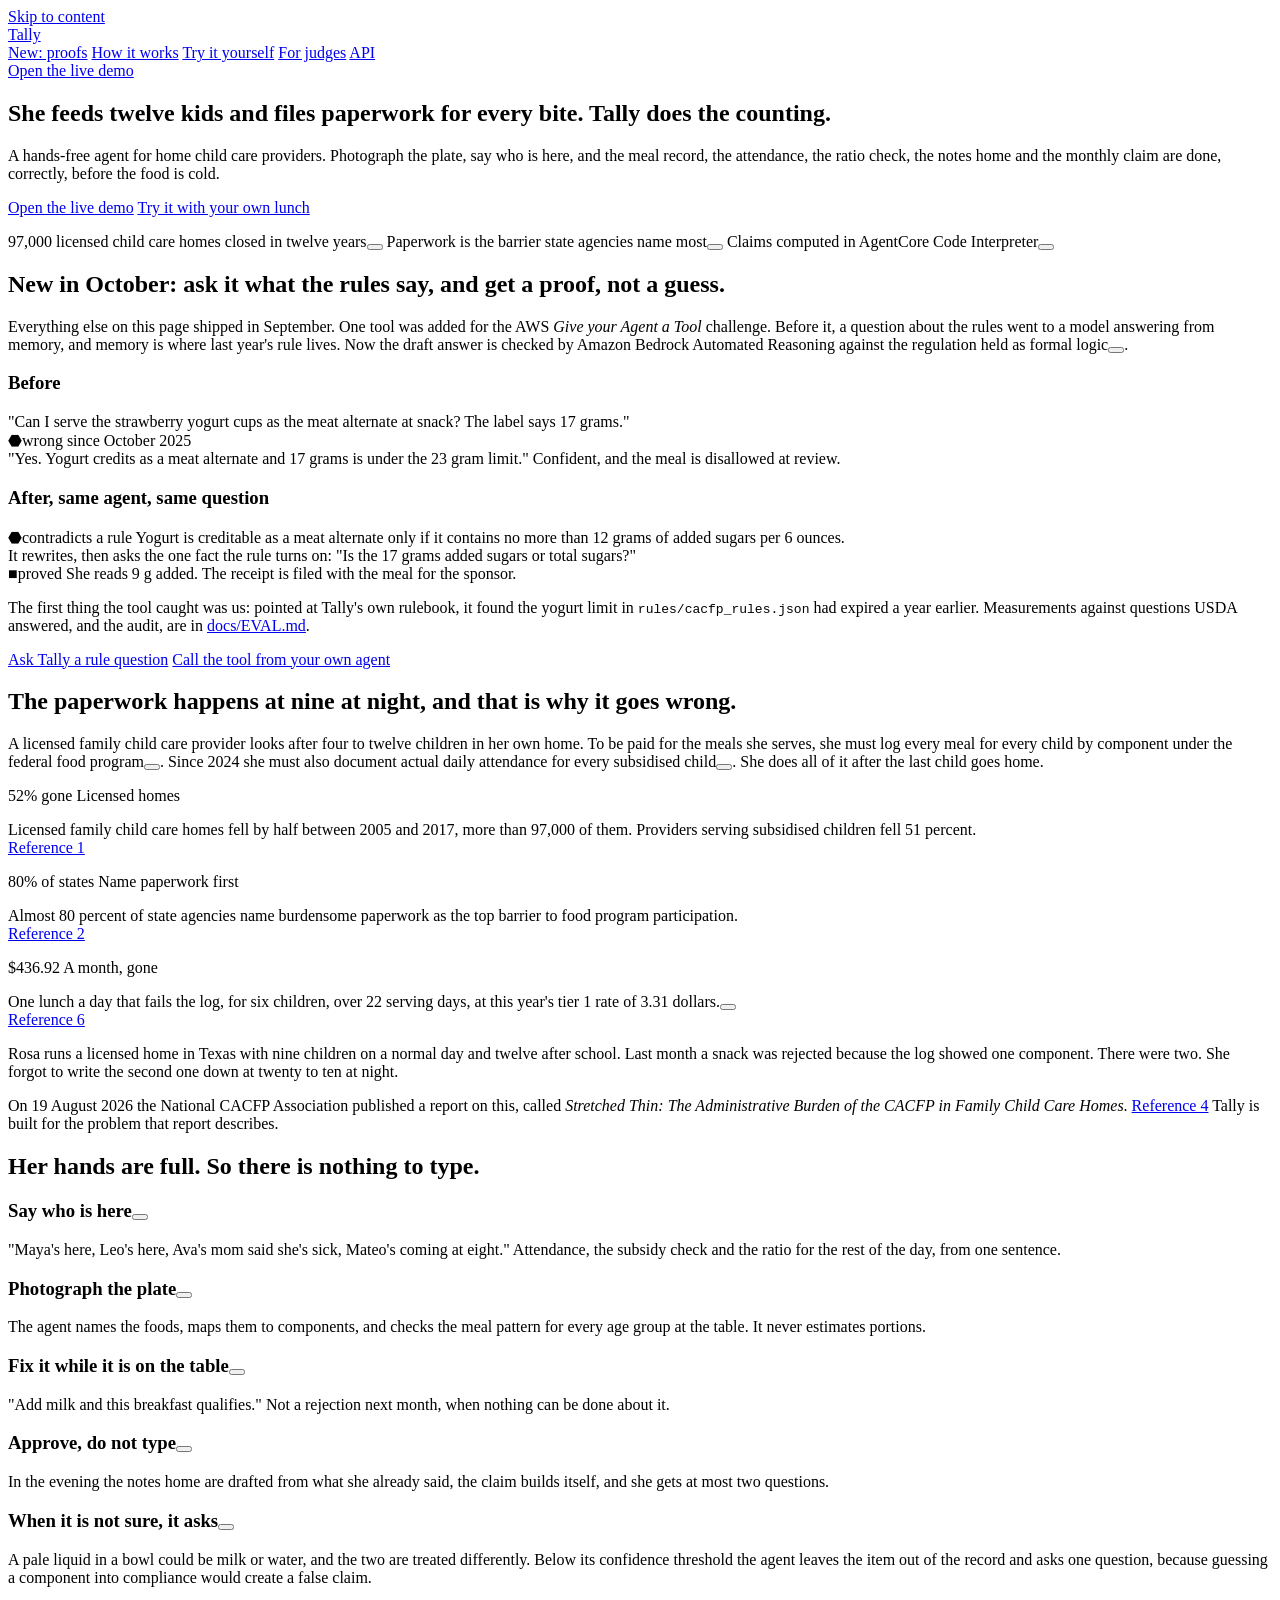
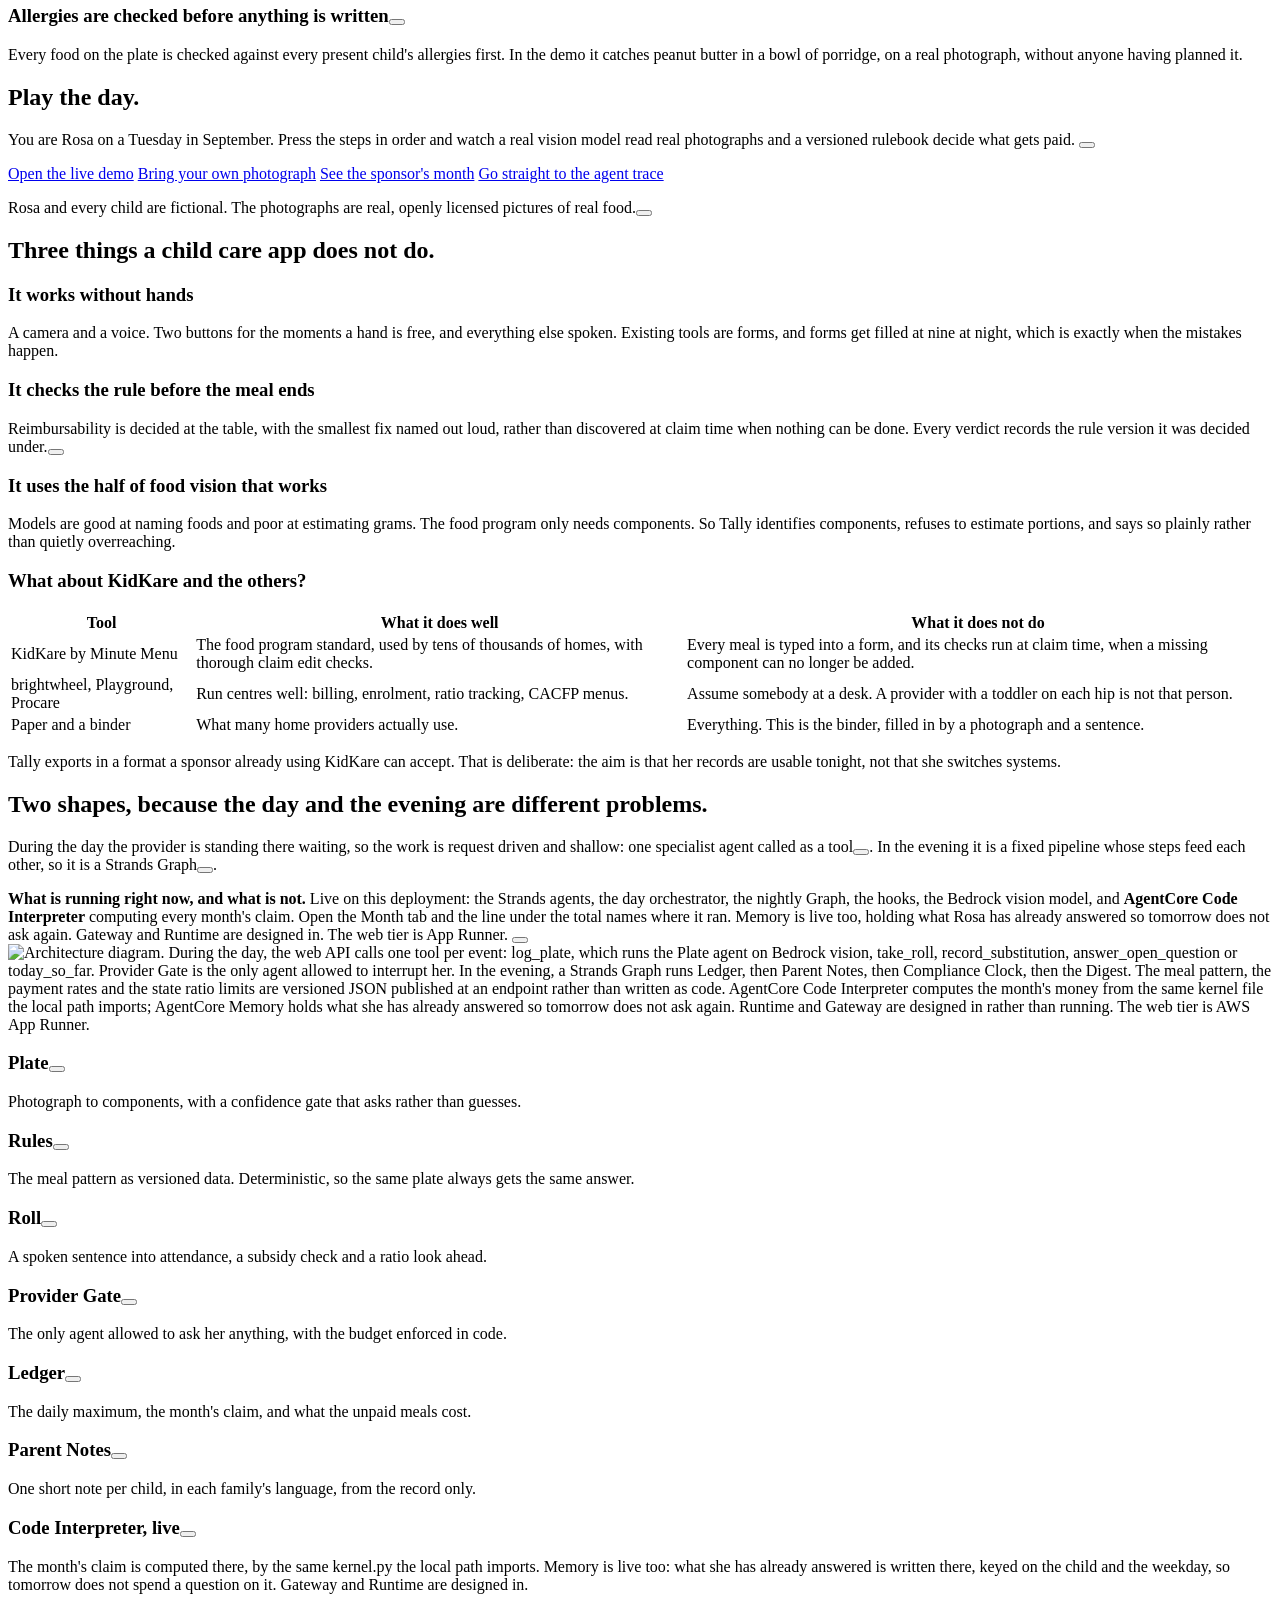
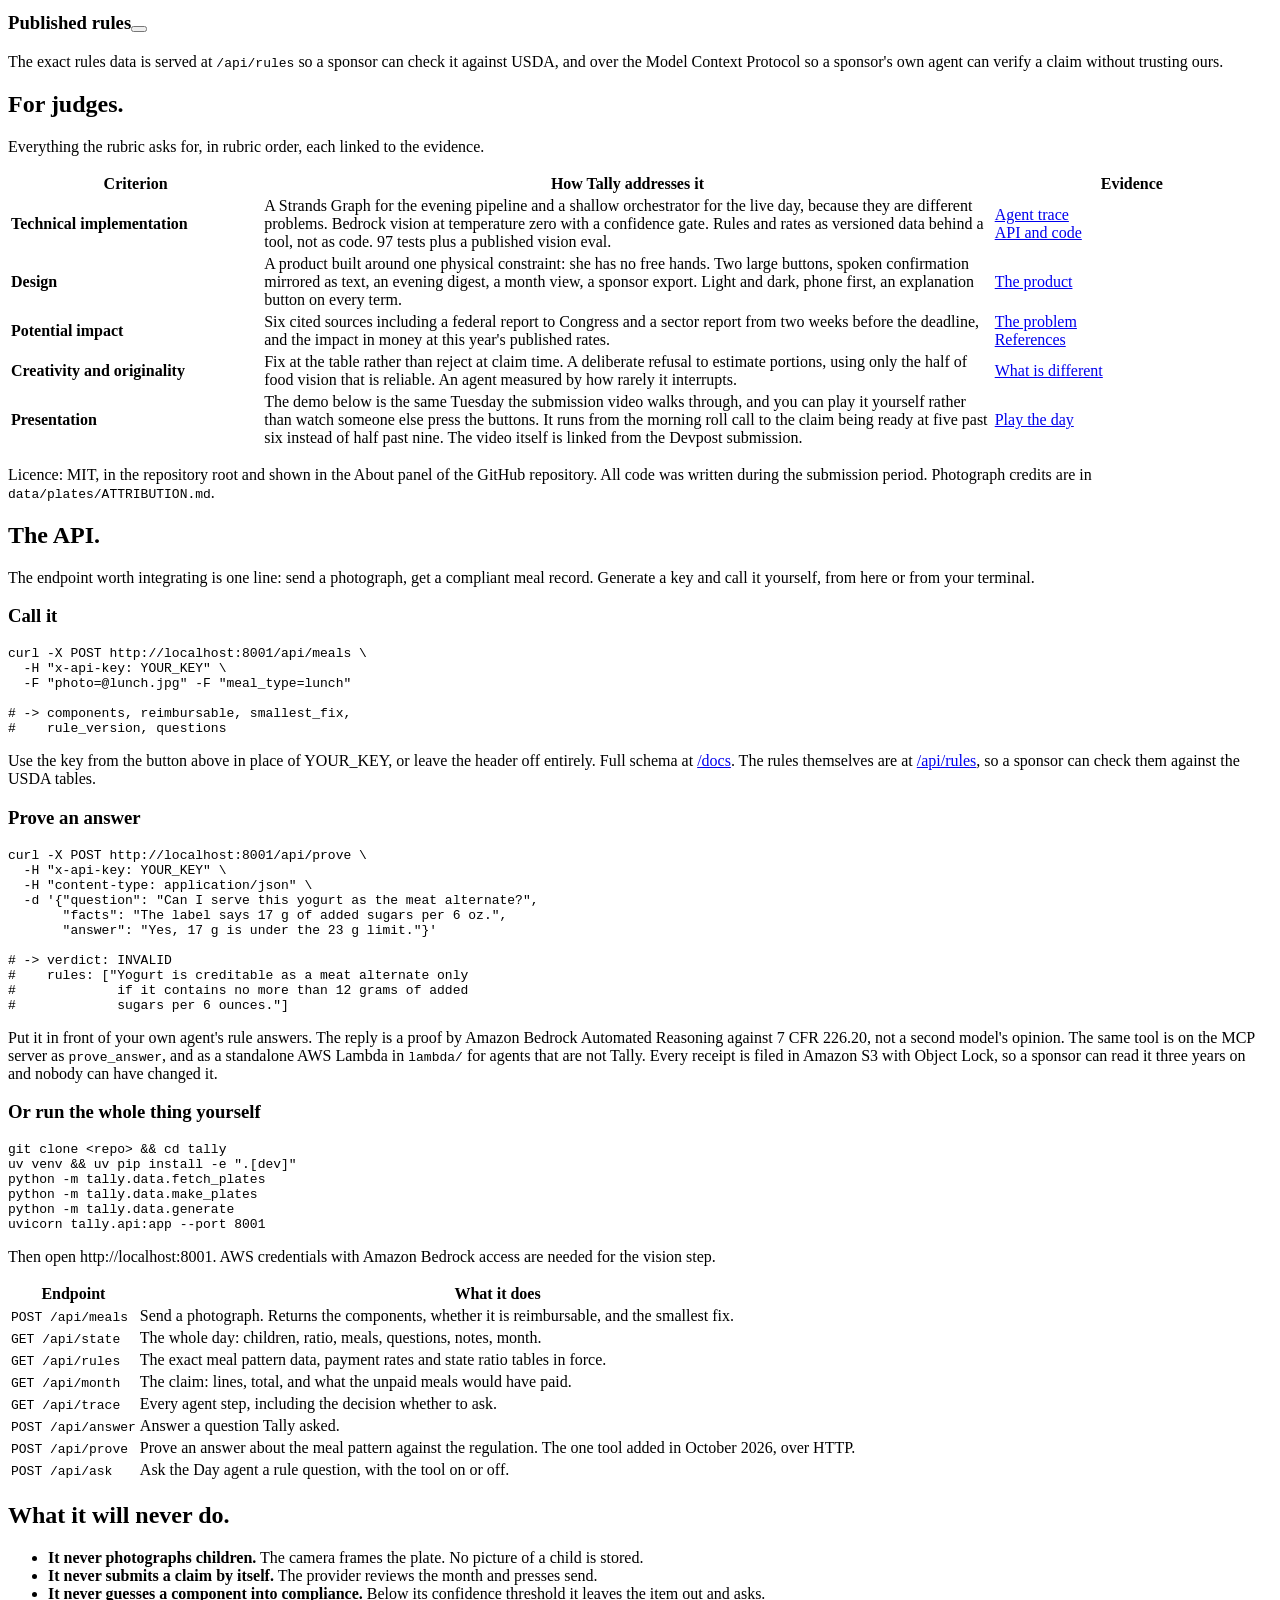
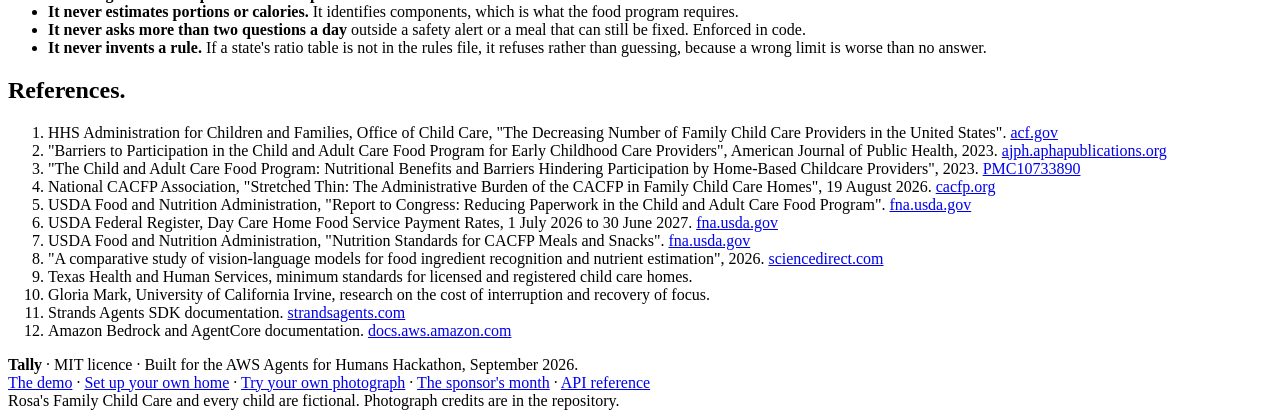
==== web/index.html @ 066b45ea "Point at the new repository, and at the untouched September one as the before Co-Authored-By: Claude" ====
<!doctype html>
<html lang="en">
<head>
<meta charset="utf-8">
<meta name="viewport" content="width=device-width, initial-scale=1">
<title>Tally: she feeds twelve kids and files paperwork for every bite</title>
<meta name="description" content="A hands-free agent for home child care providers. Photograph the plate, say who is here, and the meal record, the attendance, the ratio check, the parent notes and the monthly claim are done before the food is cold.">
<!-- Link preview. A shared URL with no card is the first impression wasted. -->
<meta property="og:type" content="website">
<meta property="og:site_name" content="Tally">
<meta property="og:title" content="Tally: she feeds twelve kids and files paperwork for every bite">
<meta property="og:description" content="A hands-free agent for home child care providers. Photograph the plate, say who is here, and the meal record, the attendance, the ratio check, the parent notes and the monthly claim are done before the food is cold.">
<meta property="og:url" content="https://dtvxrkiam6.us-east-1.awsapprunner.com/">
<meta property="og:image" content="https://dtvxrkiam6.us-east-1.awsapprunner.com/social.png">
<meta property="og:image:width" content="1200">
<meta property="og:image:height" content="630">
<meta property="og:image:alt" content="Tally, built with the Strands Agents SDK on Amazon Bedrock">
<meta name="twitter:card" content="summary_large_image">
<meta name="twitter:title" content="Tally: she feeds twelve kids and files paperwork for every bite">
<meta name="twitter:description" content="A hands-free agent for home child care providers. Photograph the plate, say who is here, and the meal record, the attendance, the ratio check, the parent notes and the monthly claim are done before the food is cold.">
<meta name="twitter:image" content="https://dtvxrkiam6.us-east-1.awsapprunner.com/social.png">

<script>
  (function () {
    try {
      var m = localStorage.getItem("tally-theme");
      document.documentElement.setAttribute("data-theme", m && m !== "system" ? m : "light");
    } catch (e) {}
  })();
</script>
<link rel="preload" href="fonts/inter.woff2" as="font" type="font/woff2" crossorigin>
<link rel="stylesheet" href="fonts.css">
<link rel="stylesheet" href="styles.css">
<link rel="icon" href="data:image/svg+xml,<svg xmlns='http://www.w3.org/2000/svg' viewBox='0 0 32 32'><rect width='32' height='32' rx='7' fill='%230F6E56'/></svg>">
</head>
<body>
<a class="skip" href="#main">Skip to content</a>

<header class="site">
  <div class="bar">
    <a class="brand" href="index.html"><span class="mark" aria-hidden="true"></span> Tally</a>
    <nav aria-label="Main">
      <a href="#proof">New: proofs</a>
      <a href="#how">How it works</a>
      <a href="try.html">Try it yourself</a>
      <a href="#judges">For judges</a>
      <a href="#api">API</a>
    </nav>
    <div class="header-actions">
      <div class="theme-toggle"></div>
      <a class="btn primary" href="app.html">Open the live demo</a>
    </div>
  </div>
</header>

<main id="main">

<section class="hero">
  <div class="wrap">
    <h1>She feeds twelve kids and files paperwork for every bite. Tally does the counting.</h1>
    <p class="lede">
      A hands-free agent for home child care providers. Photograph the plate, say who is here, and
      the meal record, the attendance, the ratio check, the notes home and the monthly claim are
      done, correctly, before the food is cold.
    </p>
    <div class="btn-row">
      <a class="btn primary" href="app.html">Open the live demo</a>
      <a class="btn" href="try.html">Try it with your own lunch</a>
    </div>
    <p class="credibility">
      <span>97,000 licensed child care homes closed in twelve years<button class="info" data-tip="fcc" data-label="family child care"></button></span>
      <span>Paperwork is the barrier state agencies name most<button class="info" data-tip="cacfp" data-label="the food program"></button></span>
      <span>Claims computed in AgentCore Code Interpreter<button class="info" data-tip="where_it_runs" data-label="where it runs"></button></span>
    </p>
  </div>
</section>

<section class="band" id="proof">
  <div class="wrap stack">
    <h2>New in October: ask it what the rules say, and get a proof, not a guess.</h2>
    <p class="section-lede">
      Everything else on this page shipped in September. One tool was added for the AWS
      <em>Give your Agent a Tool</em> challenge. Before it, a question about the rules went to a model
      answering from memory, and memory is where last year's rule lives. Now the draft answer is
      checked by Amazon Bedrock Automated Reasoning against the regulation held as formal logic<button class="info" data-tip="prove_answer" data-label="proved answers"></button>.
    </p>

    <div class="grid cols-2">
      <div class="card">
        <h3>Before</h3>
        <p class="quote" style="margin:0 0 var(--s3)">"Can I serve the strawberry yogurt cups as the meat alternate at snack? The label says 17 grams."</p>
        <p style="margin:0"><span class="badge critical"><span class="shape" aria-hidden="true">&#x2B23;</span><span>wrong since October 2025</span></span></p>
        <p class="muted" style="margin:var(--s2) 0 0">"Yes. Yogurt credits as a meat alternate and 17 grams is under the 23 gram limit." Confident, and the meal is disallowed at review.</p>
      </div>
      <div class="card">
        <h3>After, same agent, same question</h3>
        <p style="margin:0 0 var(--s2)"><span class="badge critical"><span class="shape" aria-hidden="true">&#x2B23;</span><span>contradicts a rule</span></span>
          <span class="small muted"> Yogurt is creditable as a meat alternate only if it contains no more than 12 grams of added sugars per 6 ounces.</span></p>
        <p style="margin:0 0 var(--s2)">It rewrites, then asks the one fact the rule turns on: "Is the 17 grams added sugars or total sugars?"</p>
        <p style="margin:0"><span class="badge covered"><span class="shape" aria-hidden="true">&#x25A0;</span><span>proved</span></span>
          <span class="small muted"> She reads 9 g added. The receipt is filed with the meal for the sponsor.</span></p>
      </div>
    </div>

    <p>
      The first thing the tool caught was us: pointed at Tally's own rulebook, it found the yogurt
      limit in <code>rules/cacfp_rules.json</code> had expired a year earlier. Measurements against
      questions USDA answered, and the audit, are in
      <a href="https://github.com/usv240/tally-prove/blob/main/docs/EVAL.md">docs/EVAL.md</a>.
    </p>
    <div class="btn-row">
      <a class="btn primary" href="app.html#ask">Ask Tally a rule question</a>
      <a class="btn" href="#api">Call the tool from your own agent</a>
    </div>
  </div>
</section>

<section class="band" id="problem">
  <div class="wrap stack">
    <h2>The paperwork happens at nine at night, and that is why it goes wrong.</h2>
    <p class="section-lede">
      A licensed family child care provider looks after four to twelve children in her own home. To
      be paid for the meals she serves, she must log every meal for every child by component under
      the federal food program<button class="info" data-tip="cacfp" data-label="CACFP"></button>.
      Since 2024 she must also document actual daily attendance for every subsidised child<button class="info" data-tip="subsidy_authorization" data-label="subsidy authorisation"></button>.
      She does all of it after the last child goes home.
    </p>

    <div class="grid cols-3">
      <div class="card">
        <span class="stat">52% gone</span>
        <span class="stat-label">Licensed homes</span>
        <p class="muted small">Licensed family child care homes fell by half between 2005 and 2017,
        more than 97,000 of them. Providers serving subsidised children fell 51 percent.<br><a href="#refs">Reference 1</a></p>
      </div>
      <div class="card">
        <span class="stat">80% of states</span>
        <span class="stat-label">Name paperwork first</span>
        <p class="muted small">Almost 80 percent of state agencies name burdensome paperwork as the
        top barrier to food program participation.<br><a href="#refs">Reference 2</a></p>
      </div>
      <div class="card">
        <span class="stat">$436.92</span>
        <span class="stat-label">A month, gone</span>
        <p class="muted small">One lunch a day that fails the log, for six children, over 22 serving
        days, at this year's tier 1 rate of 3.31 dollars.<button class="info" data-tip="lost_amount" data-label="the lost amount"></button><br><a href="#refs">Reference 6</a></p>
      </div>
    </div>

    <p class="quote">
      Rosa runs a licensed home in Texas with nine children on a normal day and twelve after school.
      Last month a snack was rejected because the log showed one component. There were two. She
      forgot to write the second one down at twenty to ten at night.
    </p>

    <p>
      On 19 August 2026 the National CACFP Association published a report on this, called
      <em>Stretched Thin: The Administrative Burden of the CACFP in Family Child Care Homes</em>.
      <a href="#refs">Reference 4</a> Tally is built for the problem that report describes.
    </p>
  </div>
</section>

<section class="band" id="how">
  <div class="wrap stack">
    <h2>Her hands are full. So there is nothing to type.</h2>

    <div class="steps">
      <div class="step">
        <h3>Say who is here<button class="info" data-tip="agent_roll" data-label="the Roll agent"></button></h3>
        <p>"Maya's here, Leo's here, Ava's mom said she's sick, Mateo's coming at eight."
        Attendance, the subsidy check and the ratio for the rest of the day, from one sentence.</p>
      </div>
      <div class="step">
        <h3>Photograph the plate<button class="info" data-tip="agent_plate" data-label="the Plate agent"></button></h3>
        <p>The agent names the foods, maps them to components, and checks the meal pattern for every
        age group at the table. It never estimates portions.</p>
      </div>
      <div class="step">
        <h3>Fix it while it is on the table<button class="info" data-tip="smallest_fix" data-label="the smallest fix"></button></h3>
        <p>"Add milk and this breakfast qualifies." Not a rejection next month, when nothing can be
        done about it.</p>
      </div>
      <div class="step">
        <h3>Approve, do not type<button class="info" data-tip="question_budget" data-label="the question budget"></button></h3>
        <p>In the evening the notes home are drafted from what she already said, the claim builds
        itself, and she gets at most two questions.</p>
      </div>
    </div>

    <div class="grid cols-2">
      <div class="card">
        <h3>When it is not sure, it asks<button class="info" data-tip="confidence" data-label="confidence"></button></h3>
        <p class="muted">A pale liquid in a bowl could be milk or water, and the two are treated
        differently. Below its confidence threshold the agent leaves the item out of the record and
        asks one question, because guessing a component into compliance would create a false claim.</p>
      </div>
      <div class="card">
        <h3>Allergies are checked before anything is written<button class="info" data-tip="allergy_check" data-label="the allergy check"></button></h3>
        <p class="muted">Every food on the plate is checked against every present child's allergies
        first. In the demo it catches peanut butter in a bowl of porridge, on a real photograph,
        without anyone having planned it.</p>
      </div>
    </div>
  </div>
</section>

<section class="band" id="demo">
  <div class="wrap stack">
    <h2>Play the day.</h2>
    <p class="section-lede">
      You are Rosa on a Tuesday in September. Press the steps in order and watch a real vision model
      read real photographs and a versioned rulebook decide what gets paid.
      <button class="info" data-tip="judge_mode" data-label="judge mode"></button>
    </p>
    <div class="btn-row">
      <a class="btn primary" href="app.html">Open the live demo</a>
      <a class="btn" href="try.html">Bring your own photograph</a>
      <a class="btn" href="sponsor.html">See the sponsor's month</a>
      <a class="btn" href="app.html#trace">Go straight to the agent trace</a>
    </div>
    <p class="small muted">
      Rosa and every child are fictional. The photographs are real, openly licensed pictures of real
      food.<button class="info" data-tip="real_photos" data-label="the photographs"></button>
    </p>
  </div>
</section>

<section class="band" id="different">
  <div class="wrap stack">
    <h2>Three things a child care app does not do.</h2>

    <div class="grid cols-3">
      <div class="card">
        <h3>It works without hands</h3>
        <p class="muted">A camera and a voice. Two buttons for the moments a hand is free, and
        everything else spoken. Existing tools are forms, and forms get filled at nine at night,
        which is exactly when the mistakes happen.</p>
      </div>
      <div class="card">
        <h3>It checks the rule before the meal ends</h3>
        <p class="muted">Reimbursability is decided at the table, with the smallest fix named out
        loud, rather than discovered at claim time when nothing can be done. Every verdict records
        the rule version it was decided under.<button class="info" data-tip="rule_version" data-label="the rule version"></button></p>
      </div>
      <div class="card">
        <h3>It uses the half of food vision that works</h3>
        <p class="muted">Models are good at naming foods and poor at estimating grams. The food
        program only needs components. So Tally identifies components, refuses to estimate portions,
        and says so plainly rather than quietly overreaching.</p>
      </div>
    </div>

    <h3>What about KidKare and the others?</h3>
    <div class="scroll-x">
      <table class="plain">
        <thead><tr><th>Tool</th><th>What it does well</th><th>What it does not do</th></tr></thead>
        <tbody>
          <tr>
            <td>KidKare by Minute Menu</td>
            <td>The food program standard, used by tens of thousands of homes, with thorough claim edit checks.</td>
            <td>Every meal is typed into a form, and its checks run at claim time, when a missing component can no longer be added.</td>
          </tr>
          <tr>
            <td>brightwheel, Playground, Procare</td>
            <td>Run centres well: billing, enrolment, ratio tracking, CACFP menus.</td>
            <td>Assume somebody at a desk. A provider with a toddler on each hip is not that person.</td>
          </tr>
          <tr>
            <td>Paper and a binder</td>
            <td>What many home providers actually use.</td>
            <td>Everything. This is the binder, filled in by a photograph and a sentence.</td>
          </tr>
        </tbody>
      </table>
    </div>
    <p class="small muted">Tally exports in a format a sponsor already using KidKare can accept.
    That is deliberate: the aim is that her records are usable tonight, not that she switches
    systems.</p>
  </div>
</section>

<section class="band" id="built">
  <div class="wrap stack">
    <h2>Two shapes, because the day and the evening are different problems.</h2>
    <p class="section-lede">
      During the day the provider is standing there waiting, so the work is request driven and
      shallow: one specialist agent called as a tool<button class="info" data-tip="day_orchestrator" data-label="the day orchestrator"></button>.
      In the evening it is a fixed pipeline whose steps feed each other, so it is a Strands
      Graph<button class="info" data-tip="nightly_graph" data-label="the nightly Graph"></button>.
    </p>

    <div class="notice">
      <strong>What is running right now, and what is not.</strong>
      Live on this deployment: the Strands agents, the day orchestrator, the nightly Graph, the
      hooks, the Bedrock vision model, and <strong>AgentCore Code Interpreter</strong> computing
      every month's claim. Open the Month tab and the line under the total names where it ran.
      Memory is live too, holding what Rosa has already answered so tomorrow does not ask again. Gateway and Runtime are designed in. The web tier is App Runner.
      <button class="info" data-tip="where_it_runs" data-label="where it runs"></button>
    </div>

    <div class="card">
      <img src="architecture.svg" data-dark-src="architecture-dark.svg" alt="Architecture diagram. During the day, the web API calls one tool per event: log_plate, which runs the Plate agent on Bedrock vision, take_roll, record_substitution, answer_open_question or today_so_far. Provider Gate is the only agent allowed to interrupt her. In the evening, a Strands Graph runs Ledger, then Parent Notes, then Compliance Clock, then the Digest. The meal pattern, the payment rates and the state ratio limits are versioned JSON published at an endpoint rather than written as code. AgentCore Code Interpreter computes the month's money from the same kernel file the local path imports; AgentCore Memory holds what she has already answered so tomorrow does not ask again. Runtime and Gateway are designed in rather than running. The web tier is AWS App Runner." style="width:100%;height:auto">
    </div>

    <div class="grid cols-4">
      <div class="card"><h3>Plate<button class="info" data-tip="agent_plate" data-label="Plate"></button></h3><p class="muted small">Photograph to components, with a confidence gate that asks rather than guesses.</p></div>
      <div class="card"><h3>Rules<button class="info" data-tip="agent_rules" data-label="Rules"></button></h3><p class="muted small">The meal pattern as versioned data. Deterministic, so the same plate always gets the same answer.</p></div>
      <div class="card"><h3>Roll<button class="info" data-tip="agent_roll" data-label="Roll"></button></h3><p class="muted small">A spoken sentence into attendance, a subsidy check and a ratio look ahead.</p></div>
      <div class="card"><h3>Provider Gate<button class="info" data-tip="agent_gate" data-label="Provider Gate"></button></h3><p class="muted small">The only agent allowed to ask her anything, with the budget enforced in code.</p></div>
      <div class="card"><h3>Ledger<button class="info" data-tip="agent_ledger" data-label="Ledger"></button></h3><p class="muted small">The daily maximum, the month's claim, and what the unpaid meals cost.</p></div>
      <div class="card"><h3>Parent Notes<button class="info" data-tip="agent_notes" data-label="Parent Notes"></button></h3><p class="muted small">One short note per child, in each family's language, from the record only.</p></div>
      <div class="card"><h3>Code Interpreter, live<button class="info" data-tip="where_it_runs" data-label="where it runs"></button></h3><p class="muted small">The month's claim is computed there, by the same kernel.py the local path imports. Memory is live too: what she has already answered is written there, keyed on the child and the weekday, so tomorrow does not spend a question on it. Gateway and Runtime are designed in.</p></div>
      <div class="card"><h3>Published rules<button class="info" data-tip="agentcore_gateway" data-label="the Gateway"></button></h3><p class="muted small">The exact rules data is served at <code>/api/rules</code> so a sponsor can check it against USDA, and over the Model Context Protocol so a sponsor's own agent can verify a claim without trusting ours.</p></div>
    </div>
  </div>
</section>

<section class="band" id="judges">
  <div class="wrap stack">
    <h2>For judges.</h2>
    <p class="section-lede">Everything the rubric asks for, in rubric order, each linked to the evidence.</p>
    <div class="scroll-x">
      <table class="plain">
        <thead><tr><th style="width:20%">Criterion</th><th>How Tally addresses it</th><th style="width:22%">Evidence</th></tr></thead>
        <tbody>
          <tr>
            <td><strong>Technical implementation</strong></td>
            <td>A Strands Graph for the evening pipeline and a shallow orchestrator for the live day,
            because they are different problems. Bedrock vision at temperature zero with a confidence
            gate. Rules and rates as versioned data behind a tool, not as code. 97 tests plus a
            published vision eval.</td>
            <td><a href="app.html#trace">Agent trace</a><br><a href="#api">API and code</a></td>
          </tr>
          <tr>
            <td><strong>Design</strong></td>
            <td>A product built around one physical constraint: she has no free hands. Two large
            buttons, spoken confirmation mirrored as text, an evening digest, a month view, a
            sponsor export. Light and dark, phone first, an explanation button on every term.</td>
            <td><a href="app.html">The product</a></td>
          </tr>
          <tr>
            <td><strong>Potential impact</strong></td>
            <td>Six cited sources including a federal report to Congress and a sector report from two
            weeks before the deadline, and the impact in money at this year's published rates.</td>
            <td><a href="#problem">The problem</a><br><a href="#refs">References</a></td>
          </tr>
          <tr>
            <td><strong>Creativity and originality</strong></td>
            <td>Fix at the table rather than reject at claim time. A deliberate refusal to estimate
            portions, using only the half of food vision that is reliable. An agent measured by how
            rarely it interrupts.</td>
            <td><a href="#different">What is different</a></td>
          </tr>
          <tr>
            <td><strong>Presentation</strong></td>
            <td>The demo below is the same Tuesday the submission video walks through, and you can
            play it yourself rather than watch someone else press the buttons. It runs from the
            morning roll call to the claim being ready at five past six instead of half past nine.
            The video itself is linked from the Devpost submission.</td>
            <td><a href="#demo">Play the day</a></td>
          </tr>
        </tbody>
      </table>
    </div>
    <p class="small muted">
      Licence: MIT, in the repository root and shown in the About panel of the GitHub repository. All code was written
      during the submission period. Photograph credits are in <code>data/plates/ATTRIBUTION.md</code>.
    </p>
  </div>
</section>

<section class="band" id="api">
  <div class="wrap stack">
    <h2>The API.</h2>
    <p class="section-lede">The endpoint worth integrating is one line: send a photograph, get a compliant meal record. Generate a key and call it yourself, from here or from your terminal.</p>

    <div id="api-try"></div>

    <div class="grid cols-2">
      <div class="card">
        <h3>Call it</h3>
        <pre class="formula">curl -X POST http://localhost:8001/api/meals \
  -H "x-api-key: YOUR_KEY" \
  -F "photo=@lunch.jpg" -F "meal_type=lunch"

# -> components, reimbursable, smallest_fix,
#    rule_version, questions</pre>
        <p class="muted small">Use the key from the button above in place of YOUR_KEY, or leave the header off entirely. Full schema at <a href="/docs">/docs</a>. The rules themselves are at
        <a href="/api/rules">/api/rules</a>, so a sponsor can check them against the USDA tables.</p>
      </div>
      <div class="card">
        <h3>Prove an answer</h3>
        <pre class="formula">curl -X POST http://localhost:8001/api/prove \
  -H "x-api-key: YOUR_KEY" \
  -H "content-type: application/json" \
  -d '{"question": "Can I serve this yogurt as the meat alternate?",
       "facts": "The label says 17 g of added sugars per 6 oz.",
       "answer": "Yes, 17 g is under the 23 g limit."}'

# -> verdict: INVALID
#    rules: ["Yogurt is creditable as a meat alternate only
#             if it contains no more than 12 grams of added
#             sugars per 6 ounces."]</pre>
        <p class="muted small">Put it in front of your own agent's rule answers. The reply is a proof
        by Amazon Bedrock Automated Reasoning against 7 CFR 226.20, not a second model's opinion.
        The same tool is on the MCP server as <code>prove_answer</code>, and as a standalone AWS
        Lambda in <code>lambda/</code> for agents that are not Tally. Every receipt is filed in
        Amazon S3 with Object Lock, so a sponsor can read it three years on and nobody can have
        changed it.</p>
      </div>
      <div class="card">
        <h3>Or run the whole thing yourself</h3>
        <pre class="formula">git clone &lt;repo&gt; &amp;&amp; cd tally
uv venv &amp;&amp; uv pip install -e ".[dev]"
python -m tally.data.fetch_plates
python -m tally.data.make_plates
python -m tally.data.generate
uvicorn tally.api:app --port 8001</pre>
        <p class="muted small">Then open http://localhost:8001. AWS credentials with Amazon Bedrock
        access are needed for the vision step.</p>
      </div>
    </div>

    <div class="scroll-x">
      <table class="plain">
        <thead><tr><th>Endpoint</th><th>What it does</th></tr></thead>
        <tbody>
          <tr><td><code>POST /api/meals</code></td><td>Send a photograph. Returns the components, whether it is reimbursable, and the smallest fix.</td></tr>
          <tr><td><code>GET /api/state</code></td><td>The whole day: children, ratio, meals, questions, notes, month.</td></tr>
          <tr><td><code>GET /api/rules</code></td><td>The exact meal pattern data, payment rates and state ratio tables in force.</td></tr>
          <tr><td><code>GET /api/month</code></td><td>The claim: lines, total, and what the unpaid meals would have paid.</td></tr>
          <tr><td><code>GET /api/trace</code></td><td>Every agent step, including the decision whether to ask.</td></tr>
          <tr><td><code>POST /api/answer</code></td><td>Answer a question Tally asked.</td></tr>
          <tr><td><code>POST /api/prove</code></td><td>Prove an answer about the meal pattern against the regulation. The one tool added in October 2026, over HTTP.</td></tr>
          <tr><td><code>POST /api/ask</code></td><td>Ask the Day agent a rule question, with the tool on or off.</td></tr>
        </tbody>
      </table>
    </div>
  </div>
</section>

<section class="band" id="safety">
  <div class="wrap stack">
    <h2>What it will never do.</h2>
    <ul>
      <li><strong>It never photographs children.</strong> The camera frames the plate. No picture of a child is stored.</li>
      <li><strong>It never submits a claim by itself.</strong> The provider reviews the month and presses send.</li>
      <li><strong>It never guesses a component into compliance.</strong> Below its confidence threshold it leaves the item out and asks.</li>
      <li><strong>It never estimates portions or calories.</strong> It identifies components, which is what the food program requires.</li>
      <li><strong>It never asks more than two questions a day</strong> outside a safety alert or a meal that can still be fixed. Enforced in code.</li>
      <li><strong>It never invents a rule.</strong> If a state's ratio table is not in the rules file, it refuses rather than guessing, because a wrong limit is worse than no answer.</li>
    </ul>
  </div>
</section>

<section class="band" id="refs">
  <div class="wrap stack">
    <h2>References.</h2>
    <ol class="refs">
      <li>HHS Administration for Children and Families, Office of Child Care, "The Decreasing Number of Family Child Care Providers in the United States". <a href="https://acf.gov/occ/news/decreasing-number-family-child-care-providers-united-states">acf.gov</a></li>
      <li>"Barriers to Participation in the Child and Adult Care Food Program for Early Childhood Care Providers", American Journal of Public Health, 2023. <a href="https://ajph.aphapublications.org/doi/10.2105/AJPH.2023.307473">ajph.aphapublications.org</a></li>
      <li>"The Child and Adult Care Food Program: Nutritional Benefits and Barriers Hindering Participation by Home-Based Childcare Providers", 2023. <a href="https://pmc.ncbi.nlm.nih.gov/articles/PMC10733890/">PMC10733890</a></li>
      <li>National CACFP Association, "Stretched Thin: The Administrative Burden of the CACFP in Family Child Care Homes", 19 August 2026. <a href="https://www.cacfp.org/2026/08/19/stretched-thin-the-administrative-burden-of-the-cacfp-in-family-child-care-homes/">cacfp.org</a></li>
      <li>USDA Food and Nutrition Administration, "Report to Congress: Reducing Paperwork in the Child and Adult Care Food Program". <a href="https://www.fna.usda.gov/research/cacfp/reducing-paperwork">fna.usda.gov</a></li>
      <li>USDA Federal Register, Day Care Home Food Service Payment Rates, 1 July 2026 to 30 June 2027. <a href="https://www.fna.usda.gov/cacfp/reimbursement-rates">fna.usda.gov</a></li>
      <li>USDA Food and Nutrition Administration, "Nutrition Standards for CACFP Meals and Snacks". <a href="https://www.fna.usda.gov/cacfp/nutrition-standards">fna.usda.gov</a></li>
      <li>"A comparative study of vision-language models for food ingredient recognition and nutrient estimation", 2026. <a href="https://www.sciencedirect.com/science/article/pii/S266592712600105X">sciencedirect.com</a></li>
      <li>Texas Health and Human Services, minimum standards for licensed and registered child care homes.</li>
      <li>Gloria Mark, University of California Irvine, research on the cost of interruption and recovery of focus.</li>
      <li>Strands Agents SDK documentation. <a href="https://strandsagents.com/">strandsagents.com</a></li>
      <li>Amazon Bedrock and AgentCore documentation. <a href="https://docs.aws.amazon.com/bedrock-agentcore/">docs.aws.amazon.com</a></li>
    </ol>
  </div>
</section>

</main>

<footer class="site">
  <div class="wrap">
    <div>
      <strong>Tally</strong> &middot; MIT licence &middot; Built for the AWS Agents for Humans
      Hackathon, September 2026.
      <br>
      <a href="app.html">The demo</a> &middot; <a href="start.html">Set up your own home</a>
      &middot; <a href="try.html">Try your own photograph</a>
      &middot; <a href="sponsor.html">The sponsor's month</a>
      &middot; <a href="/docs">API reference</a>
      <br>
      <span class="small">Rosa's Family Child Care and every child are fictional. Photograph credits
      are in the repository.</span>
    </div>
    <div class="theme-toggle"></div>
  </div>
</footer>

<script src="apitry.js"></script>
<script src="infotips.js"></script>
<script src="common.js"></script>
</body>
</html>
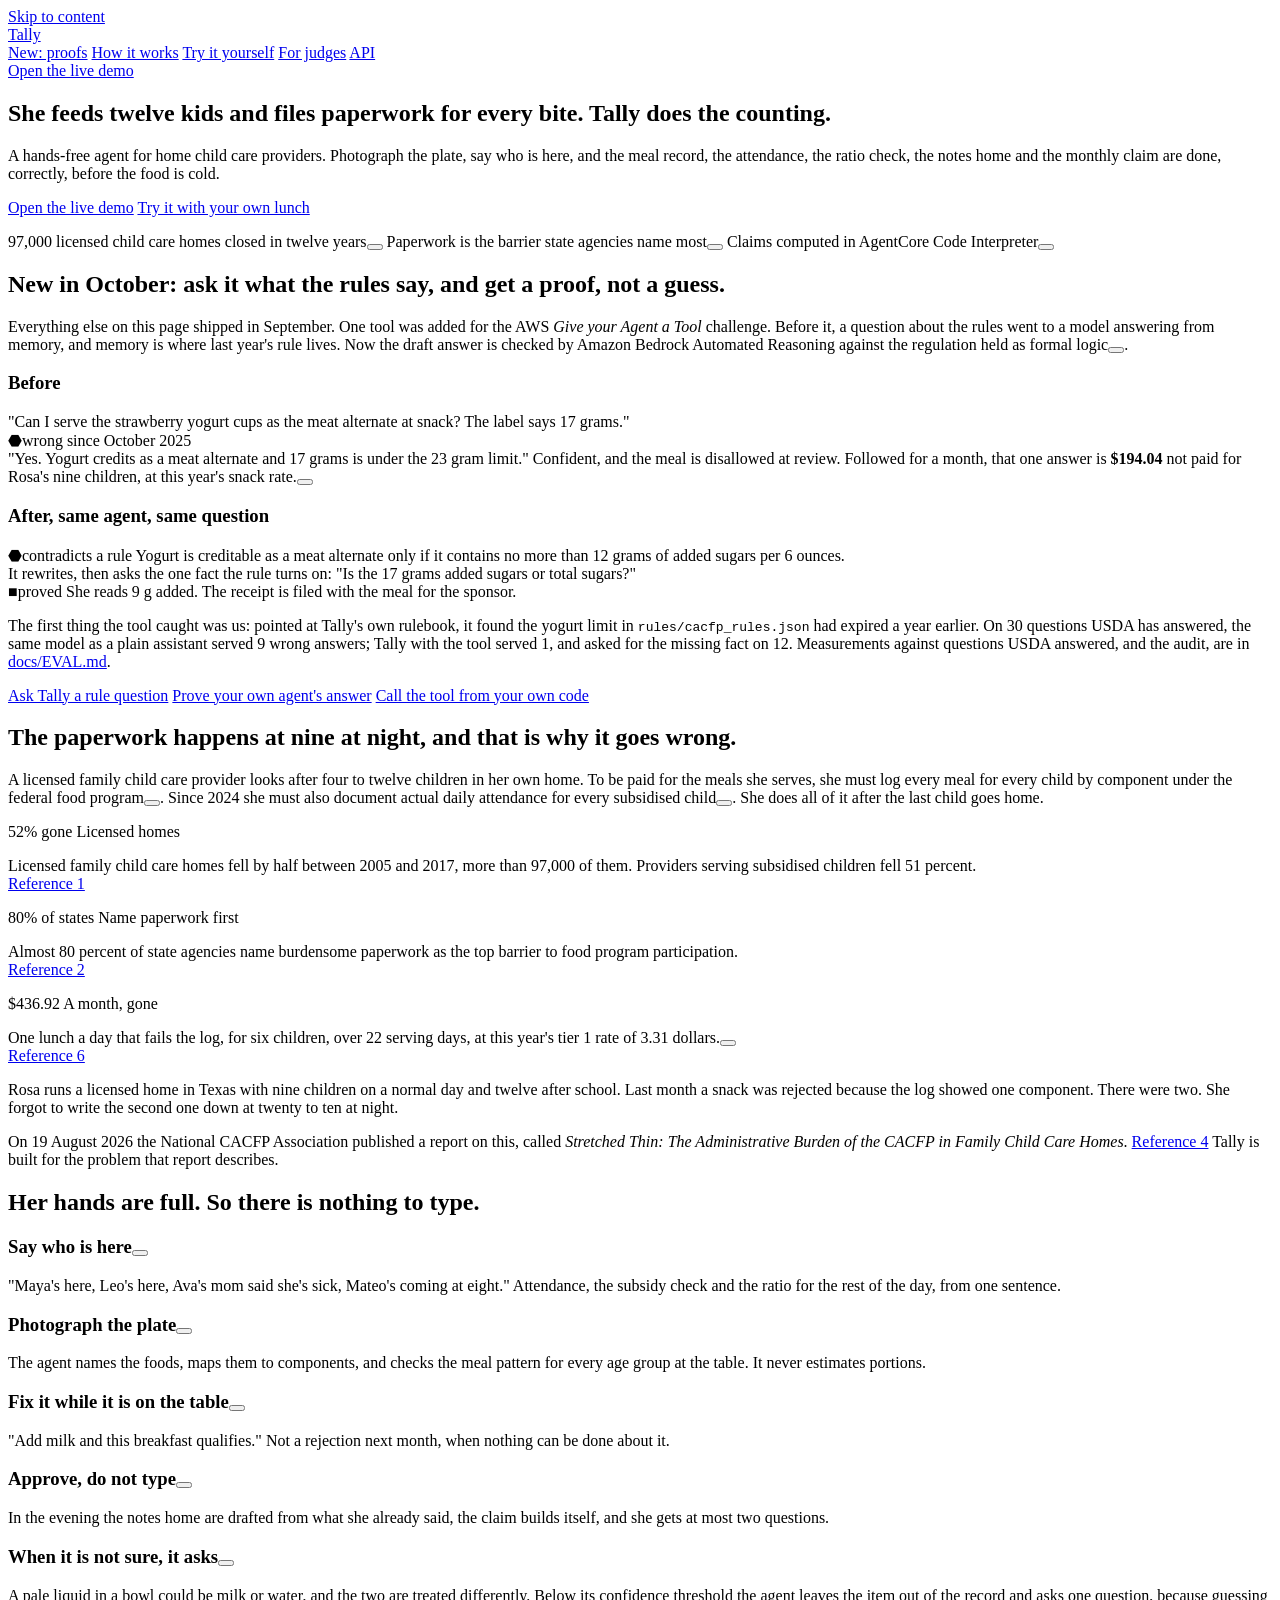
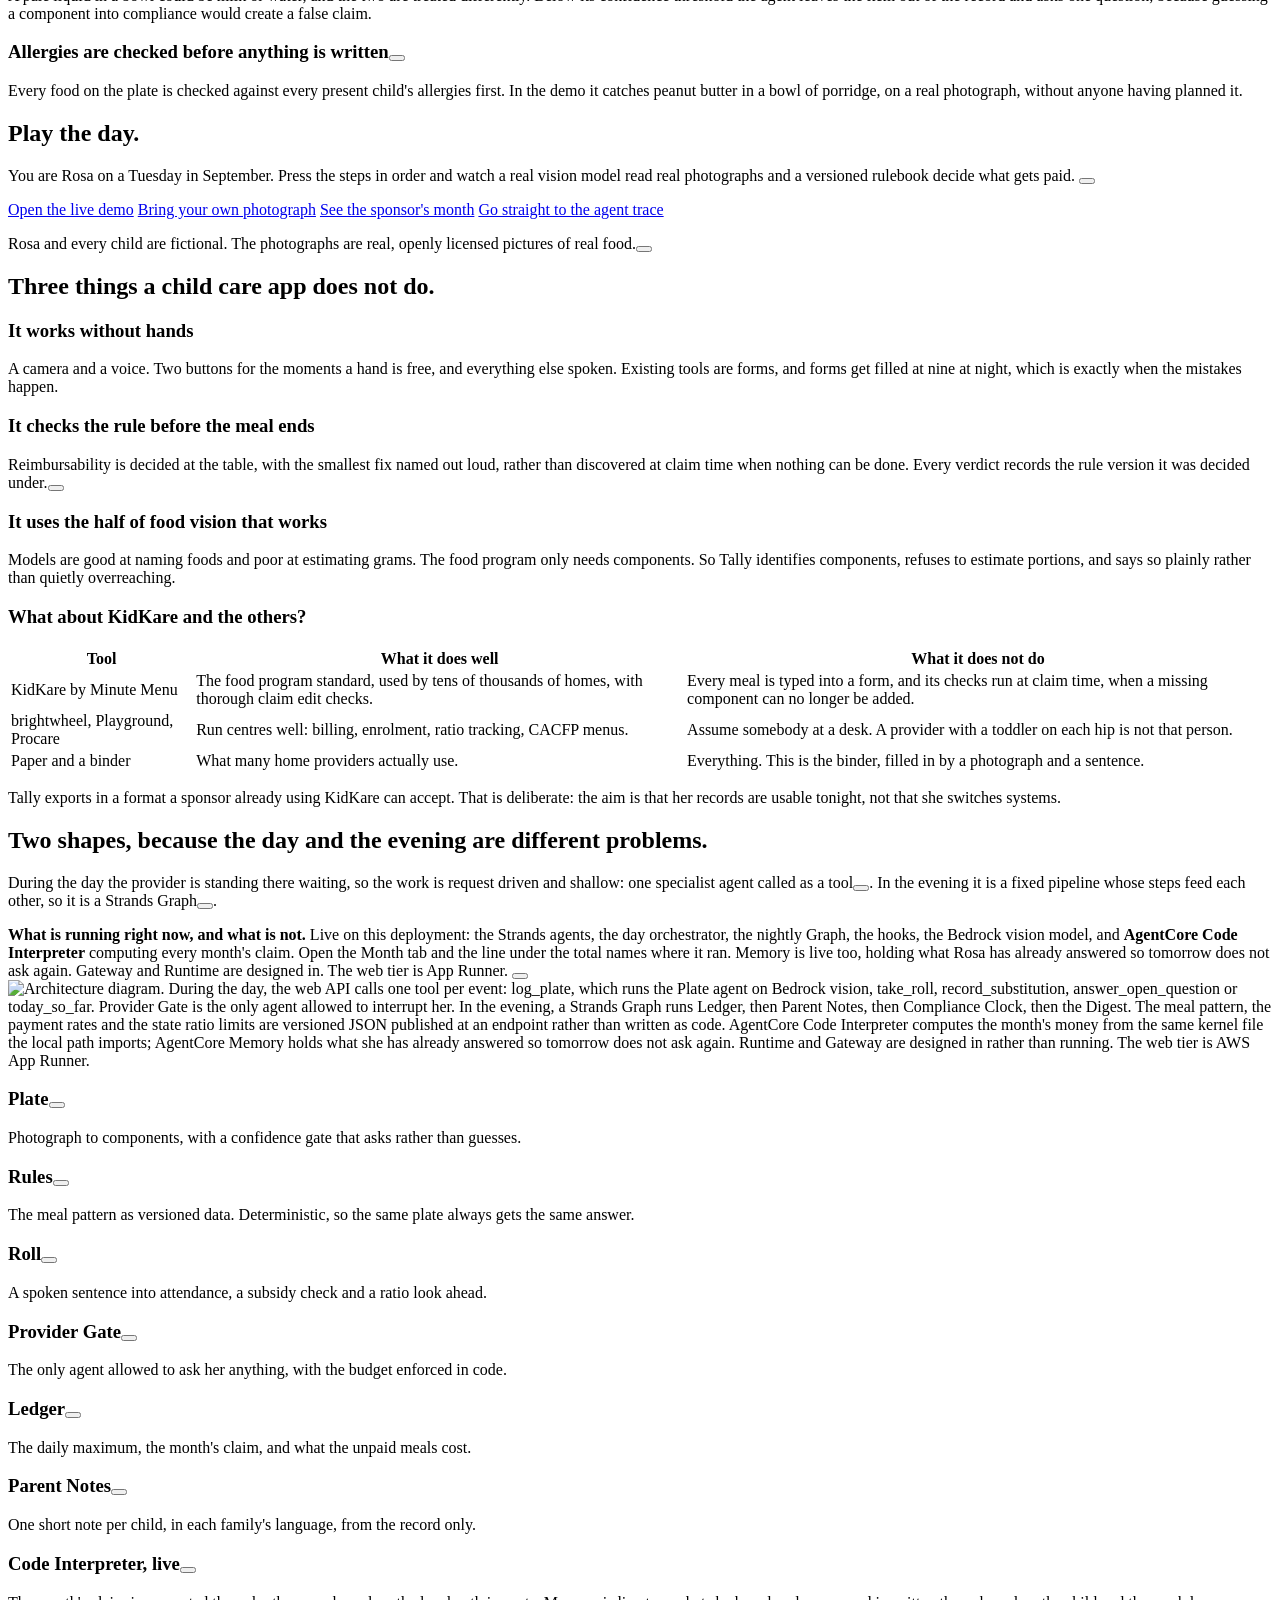
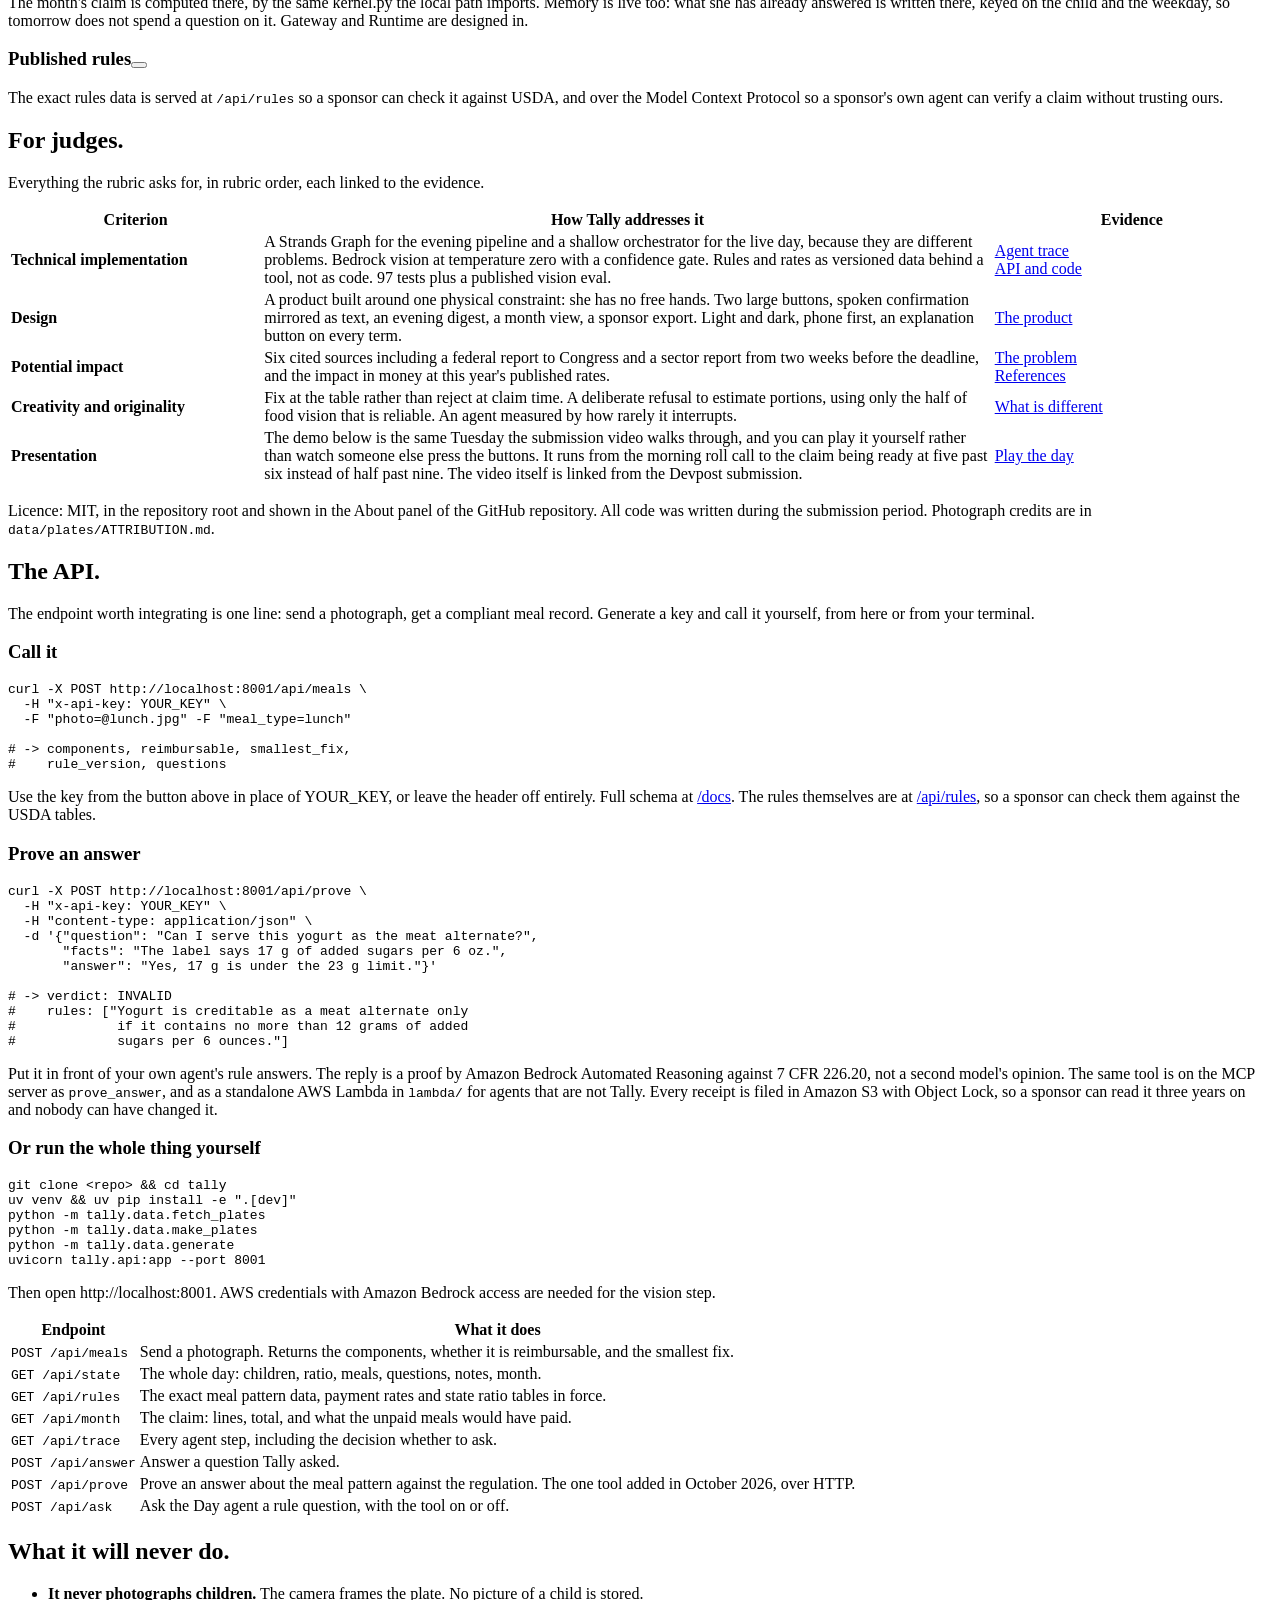
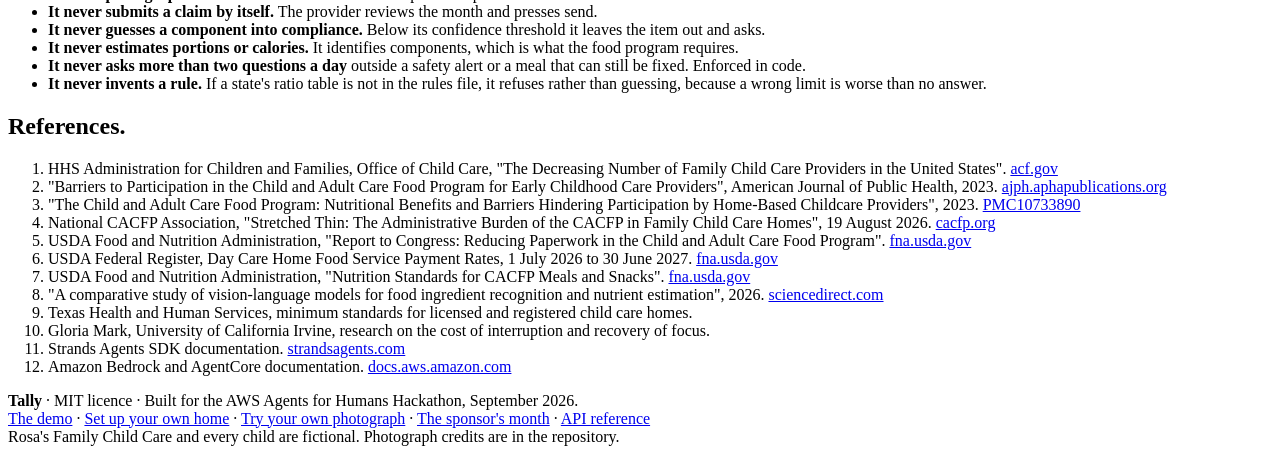
==== commit f81b0dc2: "Measure a general assistant, price the wrong answer, and open the tool to anyone A plain assistant o" ====
--- a/web/index.html
+++ b/web/index.html
@@ -90,7 +90,7 @@
         <h3>Before</h3>
         <p class="quote" style="margin:0 0 var(--s3)">"Can I serve the strawberry yogurt cups as the meat alternate at snack? The label says 17 grams."</p>
         <p style="margin:0"><span class="badge critical"><span class="shape" aria-hidden="true">&#x2B23;</span><span>wrong since October 2025</span></span></p>
-        <p class="muted" style="margin:var(--s2) 0 0">"Yes. Yogurt credits as a meat alternate and 17 grams is under the 23 gram limit." Confident, and the meal is disallowed at review.</p>
+        <p class="muted" style="margin:var(--s2) 0 0">"Yes. Yogurt credits as a meat alternate and 17 grams is under the 23 gram limit." Confident, and the meal is disallowed at review. Followed for a month, that one answer is <strong>$194.04</strong> not paid for Rosa's nine children, at this year's snack rate.<button class="info" data-tip="lost_amount" data-label="the lost amount"></button></p>
       </div>
       <div class="card">
         <h3>After, same agent, same question</h3>
@@ -104,13 +104,16 @@
 
     <p>
       The first thing the tool caught was us: pointed at Tally's own rulebook, it found the yogurt
-      limit in <code>rules/cacfp_rules.json</code> had expired a year earlier. Measurements against
+      limit in <code>rules/cacfp_rules.json</code> had expired a year earlier. On 30 questions USDA
+      has answered, the same model as a plain assistant served 9 wrong answers; Tally with the tool
+      served 1, and asked for the missing fact on 12. Measurements against
       questions USDA answered, and the audit, are in
       <a href="https://github.com/usv240/tally-prove/blob/main/docs/EVAL.md">docs/EVAL.md</a>.
     </p>
     <div class="btn-row">
       <a class="btn primary" href="app.html#ask">Ask Tally a rule question</a>
-      <a class="btn" href="#api">Call the tool from your own agent</a>
+      <a class="btn" href="prove.html">Prove your own agent's answer</a>
+      <a class="btn" href="#api">Call the tool from your own code</a>
     </div>
   </div>
 </section>
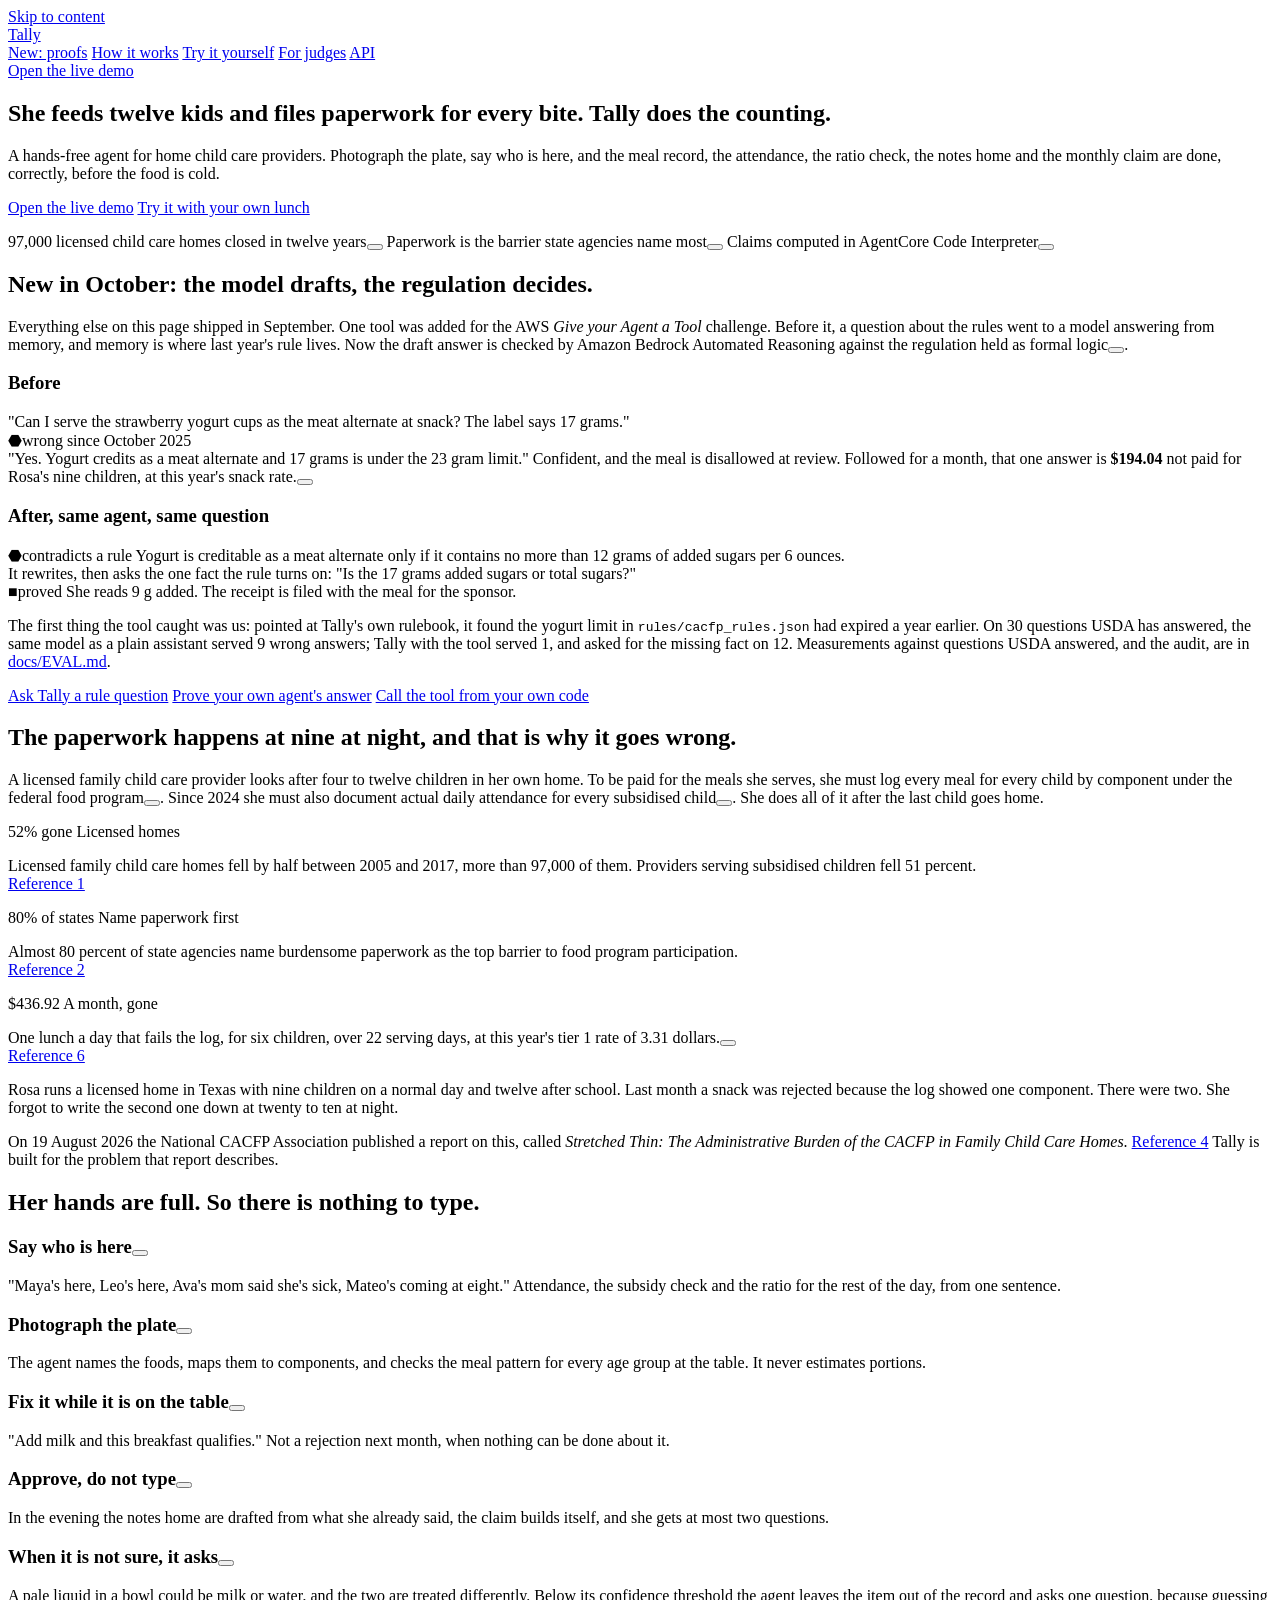
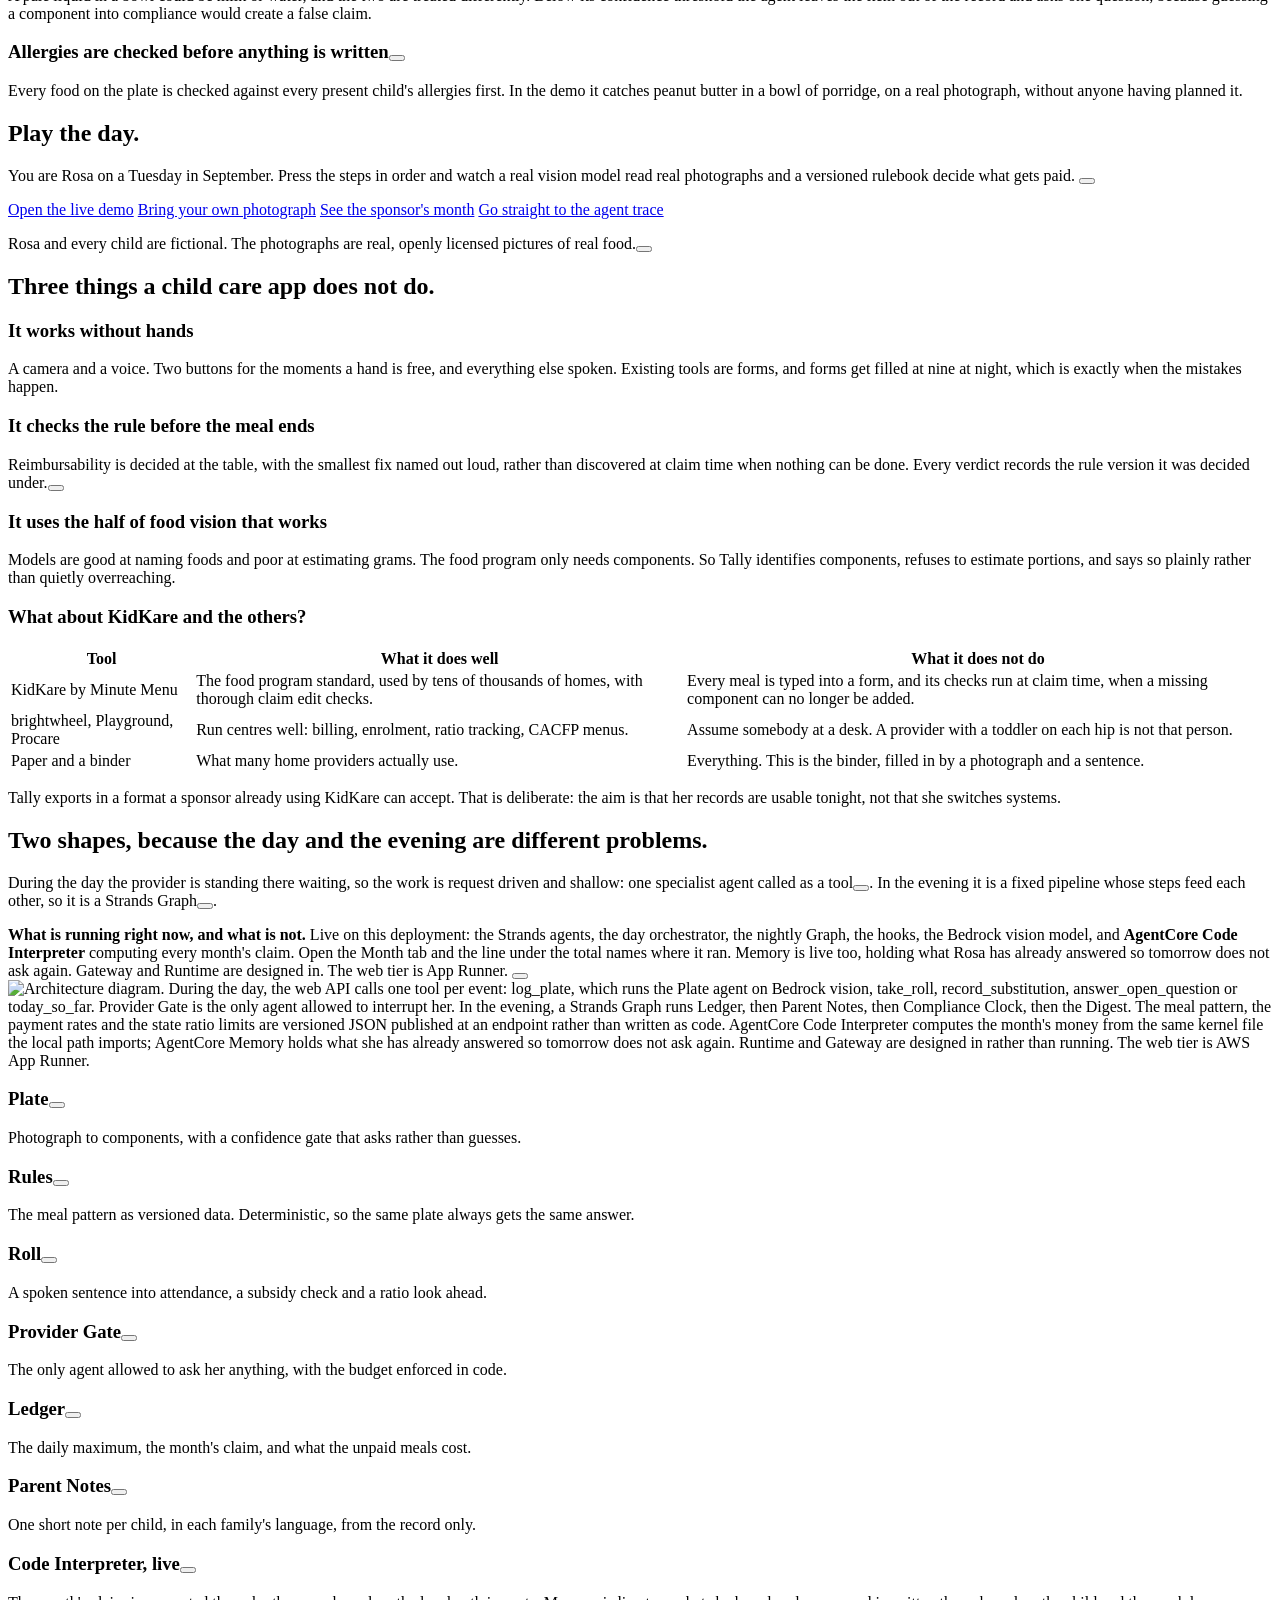
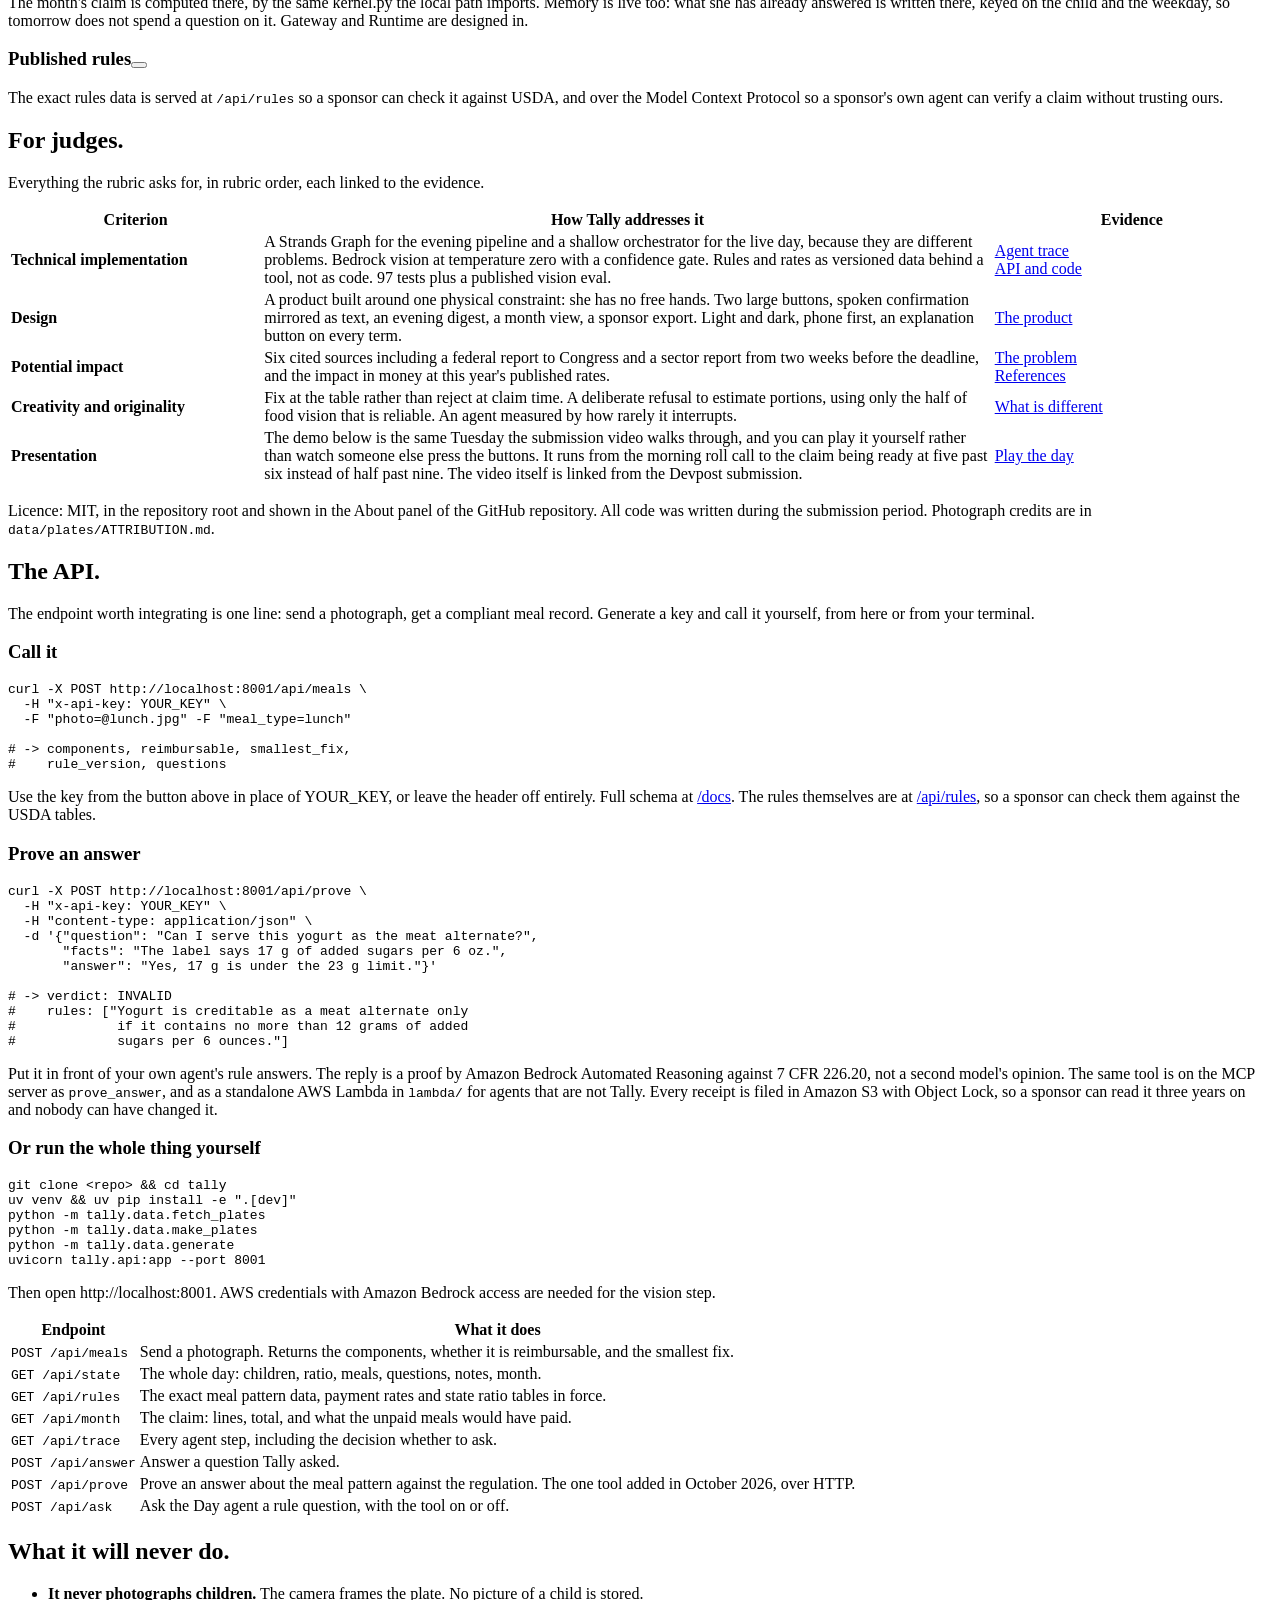
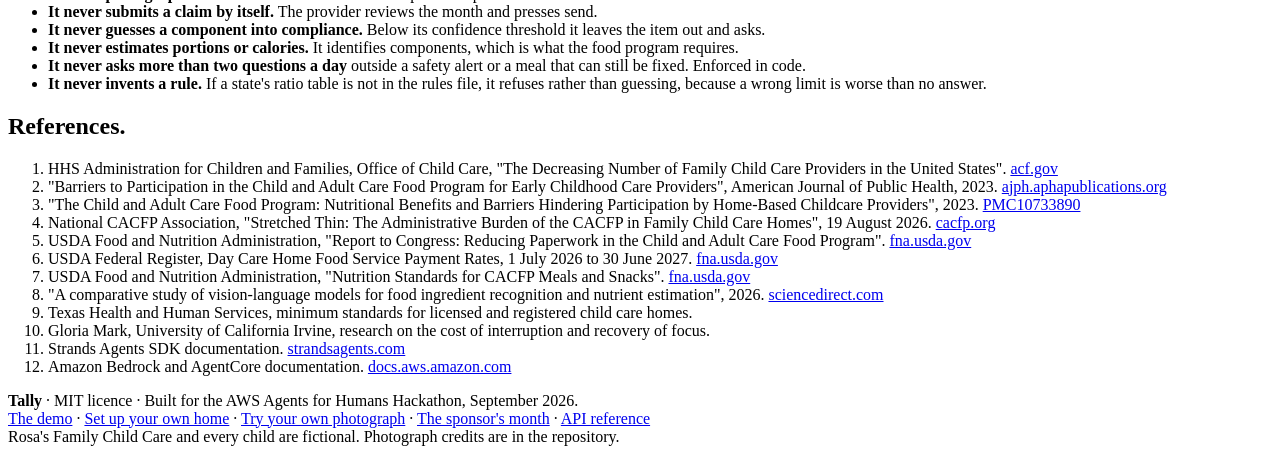
==== commit 420bb6f5: "Say it the way the winners say it: the model drafts, the regulation decides Co-Authored-By: Claude F" ====
--- a/web/index.html
+++ b/web/index.html
@@ -77,7 +77,7 @@
 
 <section class="band" id="proof">
   <div class="wrap stack">
-    <h2>New in October: ask it what the rules say, and get a proof, not a guess.</h2>
+    <h2>New in October: the model drafts, the regulation decides.</h2>
     <p class="section-lede">
       Everything else on this page shipped in September. One tool was added for the AWS
       <em>Give your Agent a Tool</em> challenge. Before it, a question about the rules went to a model
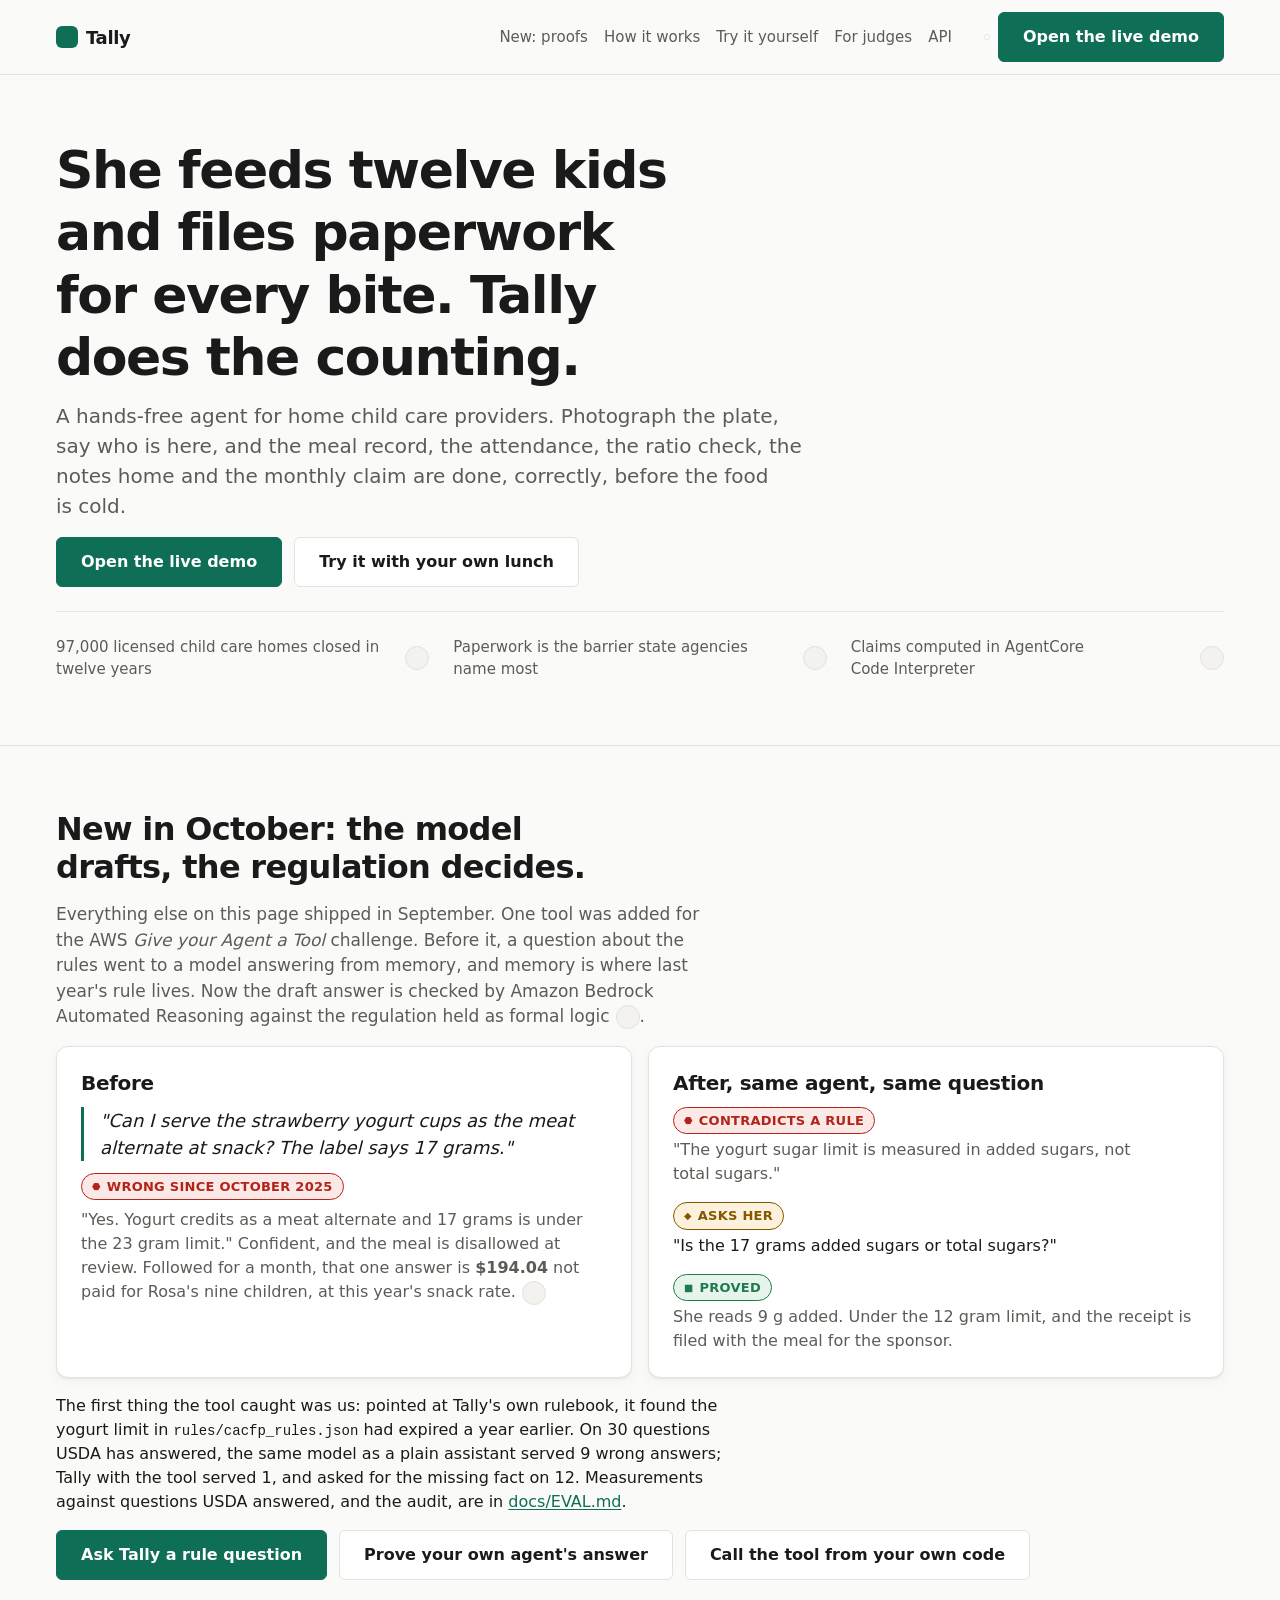
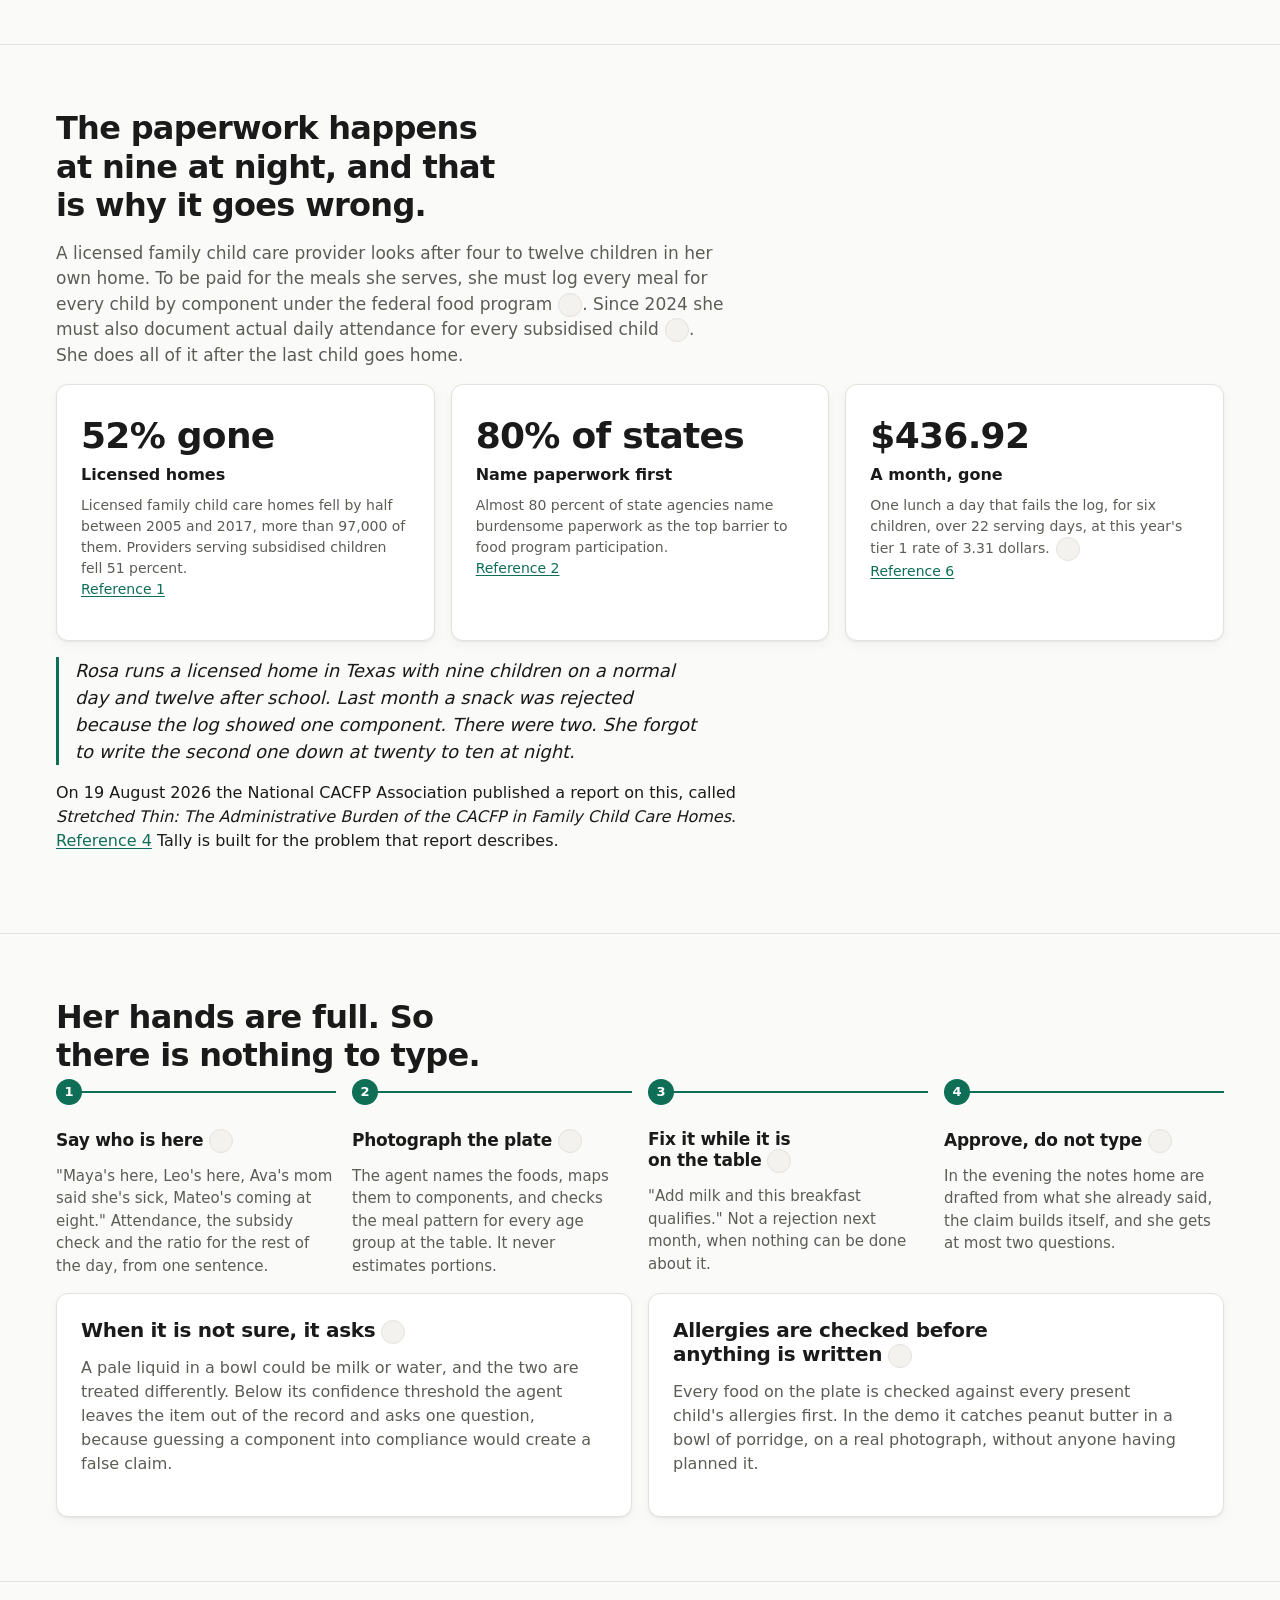
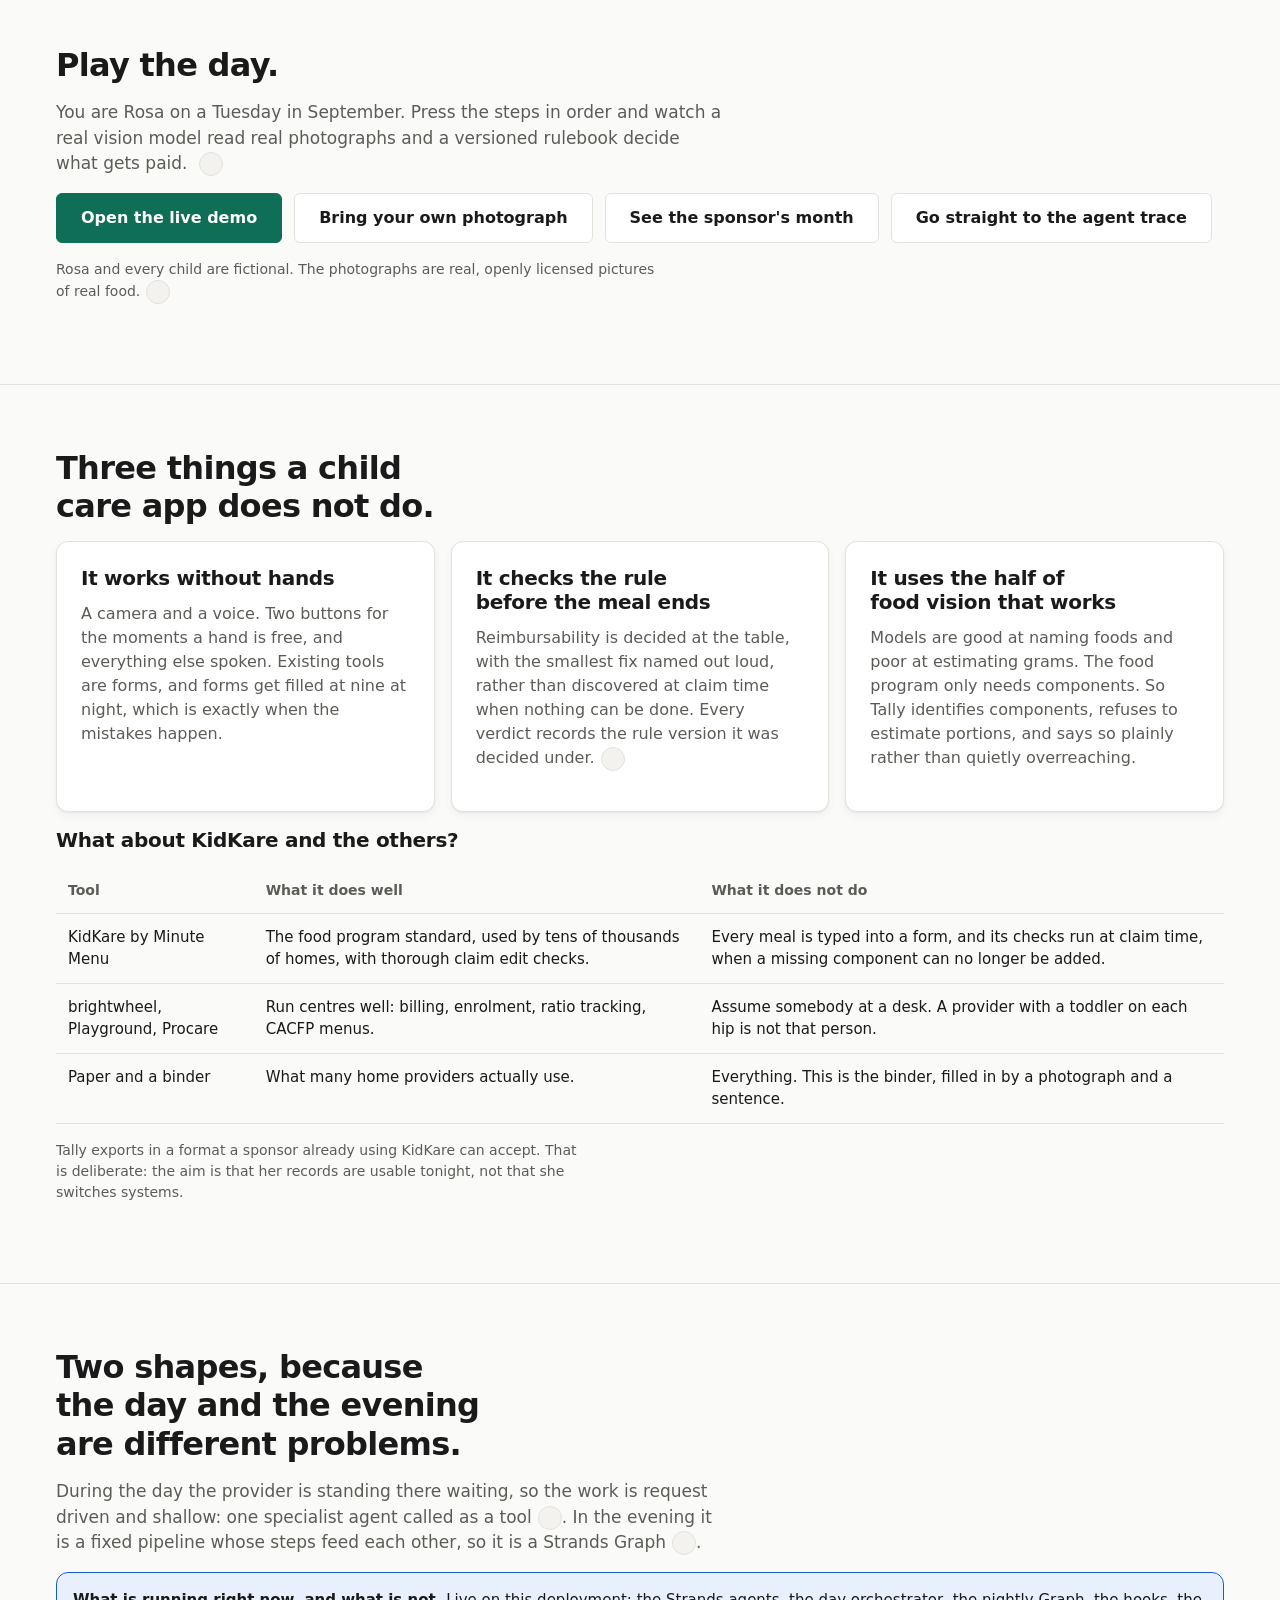
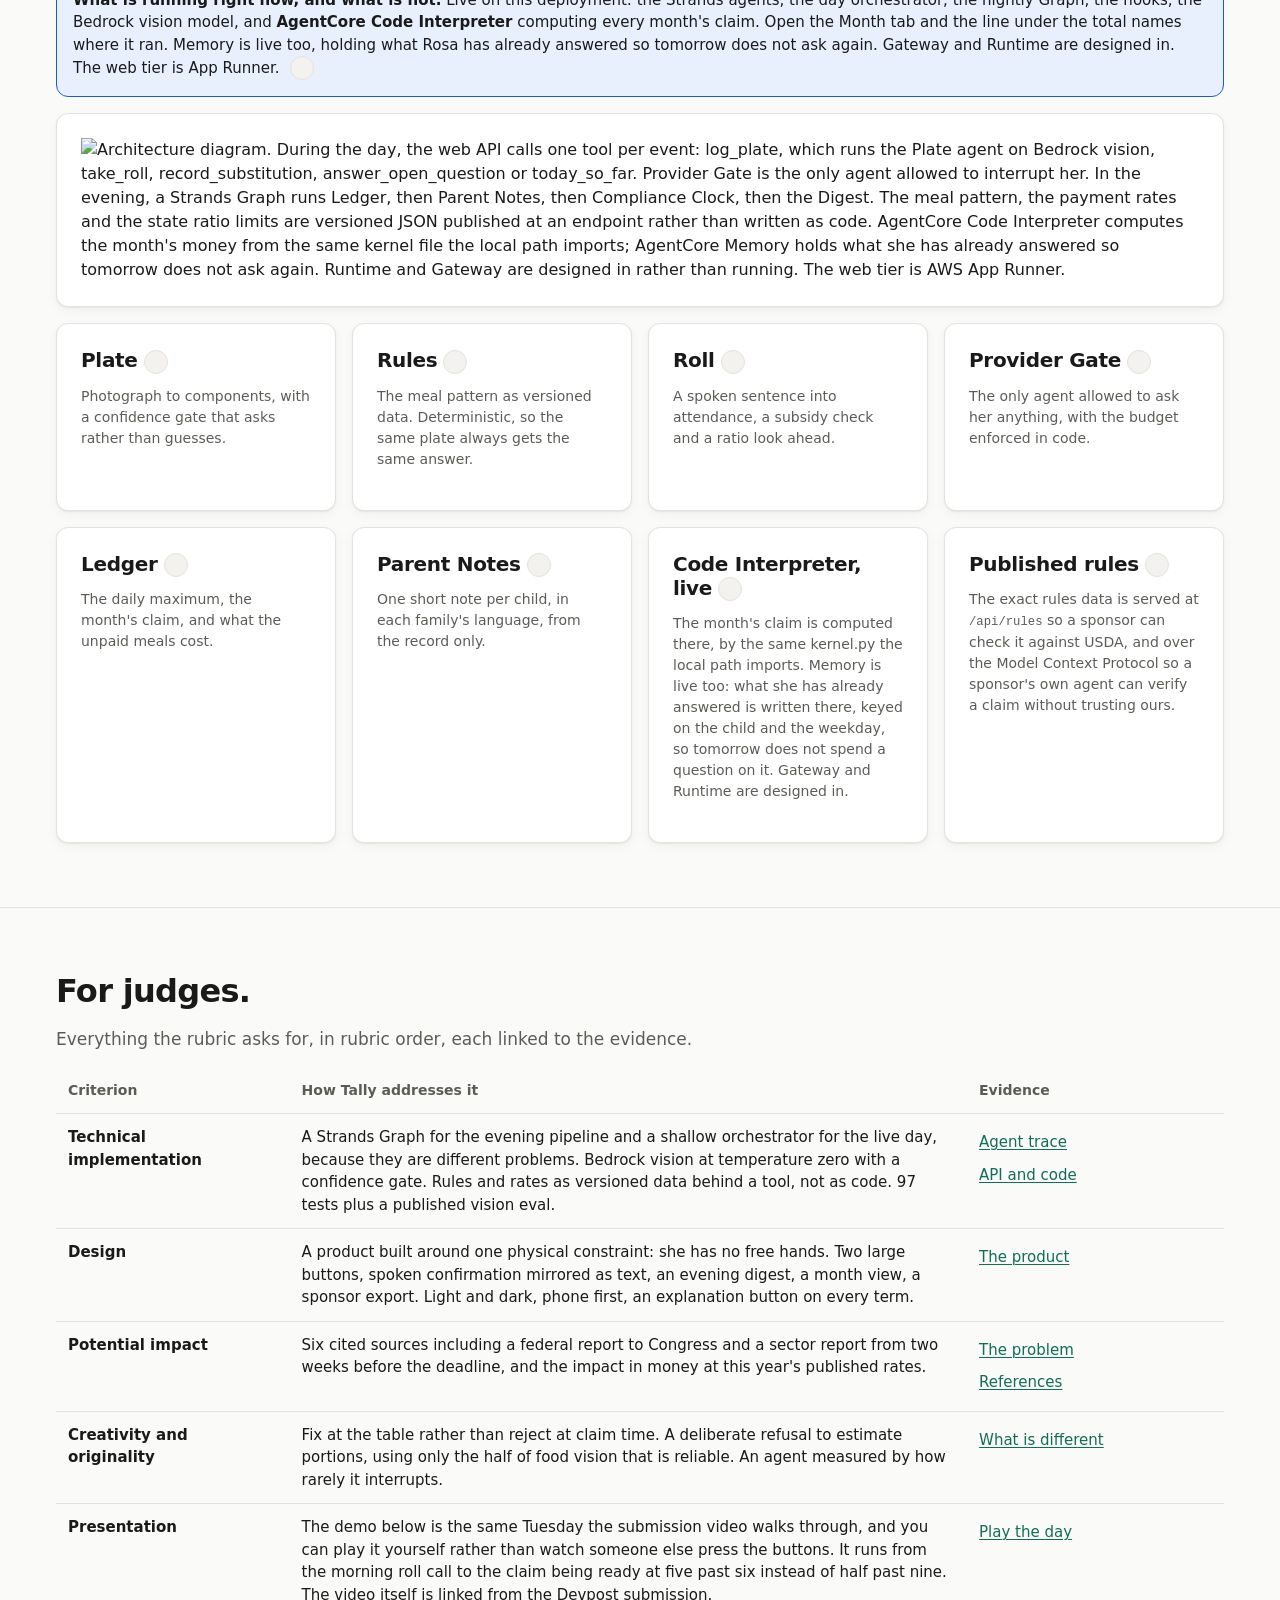
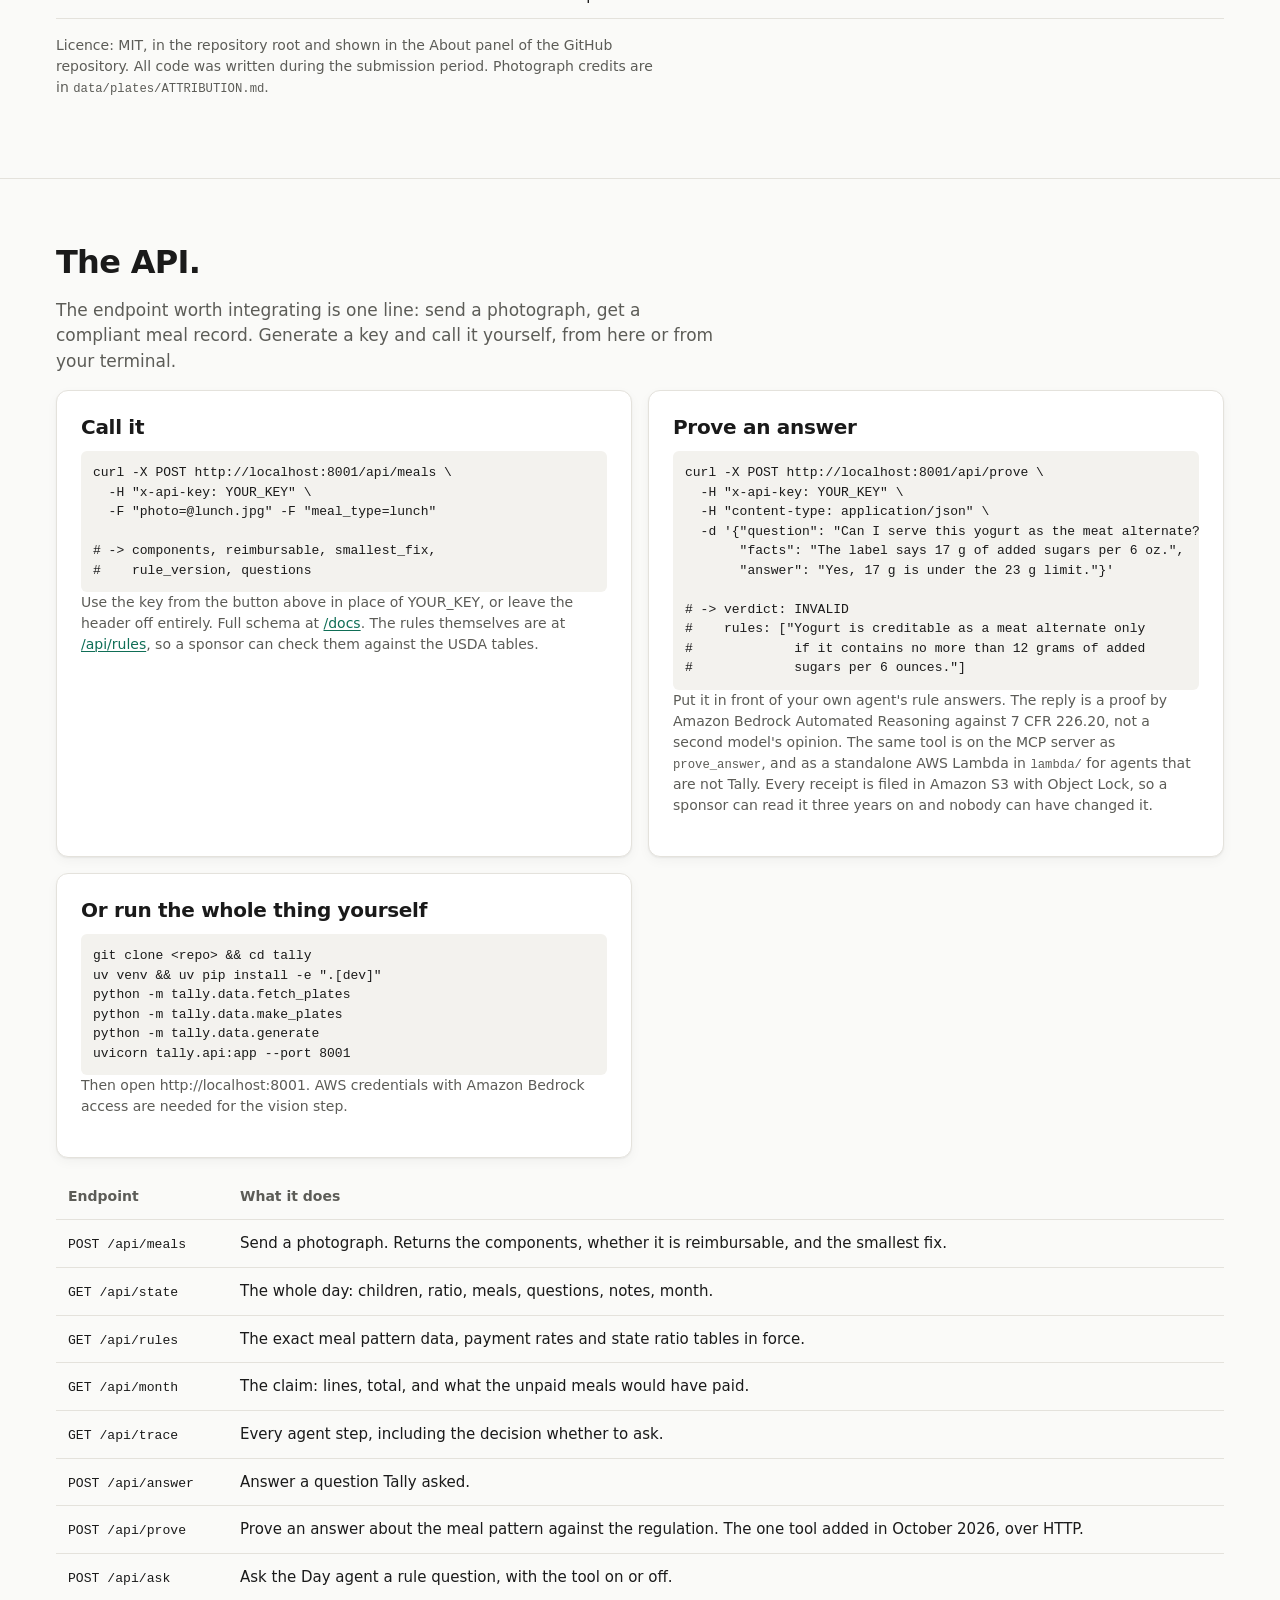
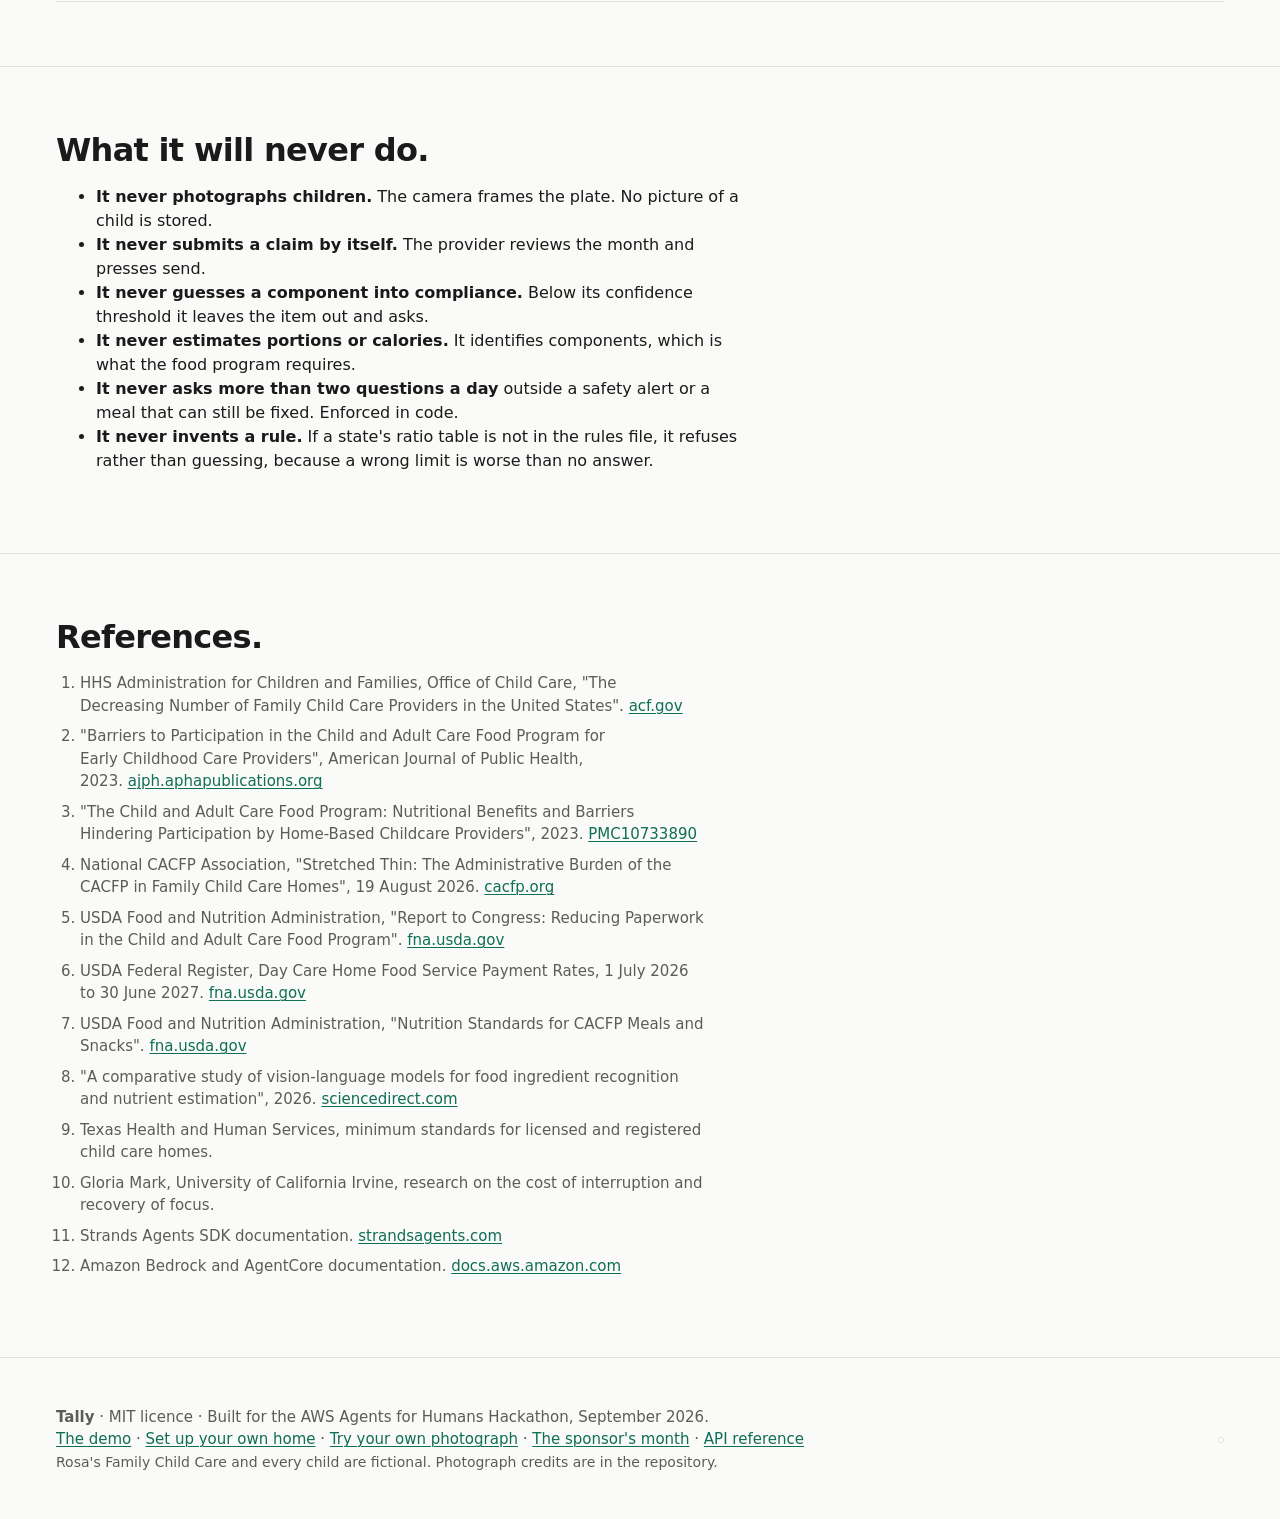
==== commit 112b6099: "Show the agent's loop while it works, and make every receipt read in plain words A design pass on th" ====
--- a/web/index.html
+++ b/web/index.html
@@ -94,11 +94,14 @@
       </div>
       <div class="card">
         <h3>After, same agent, same question</h3>
-        <p style="margin:0 0 var(--s2)"><span class="badge critical"><span class="shape" aria-hidden="true">&#x2B23;</span><span>contradicts a rule</span></span>
-          <span class="small muted"> Yogurt is creditable as a meat alternate only if it contains no more than 12 grams of added sugars per 6 ounces.</span></p>
-        <p style="margin:0 0 var(--s2)">It rewrites, then asks the one fact the rule turns on: "Is the 17 grams added sugars or total sugars?"</p>
-        <p style="margin:0"><span class="badge covered"><span class="shape" aria-hidden="true">&#x25A0;</span><span>proved</span></span>
-          <span class="small muted"> She reads 9 g added. The receipt is filed with the meal for the sponsor.</span></p>
+        <ol class="verdict-steps">
+          <li><span class="badge critical"><span class="shape" aria-hidden="true">&#x2B23;</span><span>contradicts a rule</span></span>
+            <span class="muted">"The yogurt sugar limit is measured in added sugars, not total sugars."</span></li>
+          <li><span class="badge high"><span class="shape" aria-hidden="true">&#x25C6;</span><span>asks her</span></span>
+            <span>"Is the 17 grams added sugars or total sugars?"</span></li>
+          <li><span class="badge covered"><span class="shape" aria-hidden="true">&#x25A0;</span><span>proved</span></span>
+            <span class="muted">She reads 9 g added. Under the 12 gram limit, and the receipt is filed with the meal for the sponsor.</span></li>
+        </ol>
       </div>
     </div>
 
--- a/web/styles.css
+++ b/web/styles.css
@@ -0,0 +1,487 @@
+/* Tally design system. Tokens first, then components.
+   Light and dark are both first class. Nothing here depends on a build step. */
+
+:root {
+  --bg: #FAFAF8;
+  --surface: #FFFFFF;
+  --surface-2: #F3F2EE;
+  --text: #1A1A1A;
+  --text-muted: #5C5C57;
+  --border: #E4E2DC;
+  --accent: #0F6E56;
+  --accent-text: #FFFFFF;
+  --accent-soft: #E3F3ED;
+  --success: #1F7A4D;
+  --success-soft: #E6F4EC;
+  --warning: #855800;  /* 5.5:1 on warning-soft. The old #9A6700 was 4.34, which
+                          passes only as large text, and axe counts weight 650 as
+                          not bold, so it failed a real audit. */
+  --warning-soft: #FBF1DC;
+  --danger: #B42318;
+  --danger-soft: #FBE9E7;
+  --info: #175CD3;
+  --info-soft: #E8F0FE;
+  --shadow: 0 1px 2px rgba(0, 0, 0, .06), 0 4px 12px rgba(0, 0, 0, .04);
+
+  --r-sm: 6px;
+  --r-md: 12px;
+  --r-pill: 999px;
+  --s1: 4px; --s2: 8px; --s3: 12px; --s4: 16px; --s5: 24px;
+  --s6: 32px; --s7: 48px; --s8: 64px; --s9: 96px;
+  --sans: Inter, ui-sans-serif, system-ui, -apple-system, "Segoe UI", Roboto, Helvetica, Arial, sans-serif;
+  --mono: "JetBrains Mono", ui-monospace, SFMono-Regular, Menlo, Consolas, monospace;
+  --maxw: 1200px;
+}
+
+@media (prefers-color-scheme: dark) {
+  :root:not([data-theme="light"]) {
+    --bg: #121212; --surface: #1C1C1C; --surface-2: #262626;
+    --text: #ECECEA; --text-muted: #A3A39E; --border: #2E2E2E;
+    --accent: #4FC79E; --accent-text: #0E0E0E; --accent-soft: #10281F;
+    --success: #4CC38A; --success-soft: #14301F;
+    --warning: #F5B324; --warning-soft: #33280D;
+    --danger: #F97066; --danger-soft: #341A18;
+    --info: #84AEFF; --info-soft: #16233D;
+    --shadow: none;
+  }
+}
+
+:root[data-theme="dark"] {
+  --bg: #121212; --surface: #1C1C1C; --surface-2: #262626;
+  --text: #ECECEA; --text-muted: #A3A39E; --border: #2E2E2E;
+  --accent: #4FC79E; --accent-text: #0E0E0E; --accent-soft: #10281F;
+  --success: #4CC38A; --success-soft: #14301F;
+  --warning: #F5B324; --warning-soft: #33280D;
+  --danger: #F97066; --danger-soft: #341A18;
+  --info: #84AEFF; --info-soft: #16233D;
+  --shadow: none;
+}
+
+*, *::before, *::after { box-sizing: border-box; }
+
+html { color-scheme: light dark; }
+:root[data-theme="dark"] { color-scheme: dark; }
+:root[data-theme="light"] { color-scheme: light; }
+
+body {
+  margin: 0;
+  background: var(--bg);
+  color: var(--text);
+  font-family: var(--sans);
+  font-size: 16px;
+  line-height: 1.5;
+  -webkit-font-smoothing: antialiased;
+}
+
+/* Product screens get larger type: chiefs read them on a phone, often over 50. */
+body.app { font-size: 18px; }
+
+img, svg { max-width: 100%; }
+a { color: var(--accent); text-decoration-thickness: 1px; text-underline-offset: 2px; }
+h1, h2, h3, h4 { line-height: 1.2; margin: 0 0 var(--s3); font-weight: 650; letter-spacing: -.01em; }
+h1 { font-size: clamp(2rem, 5vw, 3.25rem); }
+h2 { font-size: clamp(1.5rem, 3.5vw, 2rem); }
+h3 { font-size: 1.25rem; }
+p { margin: 0 0 var(--s4); max-width: 68ch; }
+ul, ol { max-width: 68ch; }
+code, pre { font-family: var(--mono); font-size: .875em; }
+
+:focus-visible {
+  outline: 2px solid var(--accent);
+  outline-offset: 2px;
+  border-radius: var(--r-sm);
+}
+
+.skip {
+  position: absolute; left: -9999px; top: 0; padding: var(--s3) var(--s4);
+  background: var(--accent); color: var(--accent-text); z-index: 100; border-radius: 0 0 var(--r-sm) 0;
+}
+.skip:focus { left: 0; }
+
+.wrap { max-width: var(--maxw); margin: 0 auto; padding: 0 var(--s4); }
+.stack > * + * { margin-top: var(--s4); }
+.muted { color: var(--text-muted); }
+.small { font-size: .875rem; }
+.center { text-align: center; }
+.nowrap { white-space: nowrap; }
+.scroll-x { overflow-x: auto; }
+
+/* Header ------------------------------------------------------------------ */
+header.site {
+  position: sticky; top: 0; z-index: 40;
+  background: color-mix(in srgb, var(--bg) 88%, transparent);
+  backdrop-filter: blur(8px);
+  border-bottom: 1px solid var(--border);
+}
+header.site .bar {
+  display: flex; align-items: center; gap: var(--s4);
+  max-width: var(--maxw); margin: 0 auto; padding: var(--s3) var(--s4);
+}
+.brand {
+  display: inline-flex; align-items: center; gap: var(--s2);
+  font-weight: 700; letter-spacing: -.02em; font-size: 1.125rem;
+  color: var(--text); text-decoration: none;
+}
+.brand .mark {
+  width: 22px; height: 22px; border-radius: var(--r-sm);
+  background: var(--accent); display: inline-block; flex: none;
+}
+header.site nav { display: none; margin-left: auto; gap: var(--s4); align-items: center; }
+header.site nav a { color: var(--text-muted); text-decoration: none; font-size: .9375rem; }
+header.site nav a:hover { color: var(--text); }
+.header-actions { margin-left: auto; display: flex; gap: var(--s2); align-items: center; }
+header.site nav + .header-actions { margin-left: var(--s4); }
+@media (min-width: 1040px) { header.site nav { display: flex; } }
+
+/* The primary action never wraps. It wrapped onto four lines when the navigation grew, which is
+   the sort of thing that only shows up in a browser at a real width. */
+header.site .header-actions .btn { white-space: nowrap; }
+header.site nav a { white-space: nowrap; }
+
+/* Back link. At the top of the content, where a person looks for it, not only in the footer. */
+.backlink {
+  display: inline-flex; align-items: center; gap: 6px;
+  color: var(--text-muted); text-decoration: none; font-size: .9375rem;
+  padding: var(--s2) 0; margin-bottom: var(--s4); min-height: 44px;
+}
+.backlink:hover { color: var(--text); }
+.backlink svg { flex: none; }
+
+/* Buttons ----------------------------------------------------------------- */
+.btn {
+  display: inline-flex; align-items: center; justify-content: center; gap: var(--s2);
+  min-height: 44px; padding: var(--s3) var(--s5);
+  border-radius: var(--r-sm); border: 1px solid var(--border);
+  background: var(--surface); color: var(--text);
+  font: inherit; font-weight: 550; cursor: pointer;
+  text-decoration: none; transition: background .15s ease, border-color .15s ease;
+}
+.btn:hover { background: var(--surface-2); }
+.btn.primary { background: var(--accent); color: var(--accent-text); border-color: var(--accent); }
+.btn.primary:hover { filter: brightness(1.06); }
+.btn:disabled { opacity: .5; cursor: not-allowed; }
+.btn.small { min-height: 36px; padding: var(--s2) var(--s3); font-size: .875rem; }
+body.app .btn { min-height: 48px; }
+
+.btn-row { display: flex; flex-wrap: wrap; gap: var(--s3); }
+
+/* Theme toggle ------------------------------------------------------------ */
+.theme-toggle { display: inline-flex; border: 1px solid var(--border); border-radius: var(--r-pill); padding: 2px; background: var(--surface); }
+.theme-toggle button {
+  border: 0; background: transparent; color: var(--text-muted); cursor: pointer;
+  font: inherit; font-size: .8125rem; padding: 6px 10px; border-radius: var(--r-pill); min-height: 32px;
+}
+.theme-toggle button[aria-pressed="true"] { background: var(--surface-2); color: var(--text); font-weight: 600; }
+
+/* InfoTip ----------------------------------------------------------------- */
+.info {
+  display: inline-flex; align-items: center; justify-content: center;
+  /* 24 by 24 is the WCAG 2.2 AA minimum target size (2.5.8). The glyph stays small; the button
+     around it does not. */
+  width: 24px; height: 24px; margin-left: 6px; flex: none;
+  border-radius: var(--r-pill); border: 1px solid var(--border);
+  background: var(--surface-2); color: var(--text-muted);
+  font-size: 12px; font-weight: 700; font-style: italic; line-height: 1;
+  cursor: pointer; padding: 0; vertical-align: middle;
+}
+.info:hover { color: var(--text); border-color: var(--text-muted); }
+.info-pop {
+  position: absolute; z-index: 60; max-width: min(340px, calc(100vw - 32px));
+  background: var(--surface); color: var(--text);
+  border: 1px solid var(--border); border-radius: var(--r-md);
+  padding: var(--s4); box-shadow: var(--shadow); font-size: .9375rem; line-height: 1.5;
+}
+.info-pop p { margin: 0 0 var(--s2); }
+.info-pop p:last-child { margin: 0; }
+.info-pop a { font-weight: 550; }
+@media (max-width: 640px) {
+  .info-pop {
+    position: fixed; left: 0; right: 0; bottom: 0; top: auto; max-width: none;
+    border-radius: var(--r-md) var(--r-md) 0 0; padding: var(--s5);
+  }
+}
+
+/* Cards ------------------------------------------------------------------- */
+.card {
+  background: var(--surface); border: 1px solid var(--border);
+  border-radius: var(--r-md); padding: var(--s5); box-shadow: var(--shadow);
+}
+.grid { display: grid; gap: var(--s4); }
+@media (min-width: 768px) { .grid.cols-2 { grid-template-columns: repeat(2, 1fr); } .grid.cols-3 { grid-template-columns: repeat(3, 1fr); } }
+@media (min-width: 900px) { .grid.cols-4 { grid-template-columns: repeat(4, 1fr); } }
+
+/* Level badges: colour is never the only signal. Each has a word and a shape. */
+.badge {
+  display: inline-flex; align-items: center; gap: 6px;
+  padding: 3px 10px; border-radius: var(--r-pill);
+  font-size: .8125rem; font-weight: 650; letter-spacing: .02em; text-transform: uppercase;
+  border: 1px solid transparent; white-space: nowrap;
+}
+.badge .shape { font-size: .75em; line-height: 1; }
+.badge.critical { background: var(--danger-soft); color: var(--danger); border-color: var(--danger); }
+.badge.high { background: var(--warning-soft); color: var(--warning); border-color: var(--warning); }
+.badge.elevated { background: var(--info-soft); color: var(--info); border-color: var(--info); }
+.badge.low { background: var(--surface-2); color: var(--text-muted); border-color: var(--border); }
+.badge.covered { background: var(--success-soft); color: var(--success); border-color: var(--success); }
+.badge.neutral { background: var(--surface-2); color: var(--text-muted); border-color: var(--border); }
+
+/* Landing ----------------------------------------------------------------- */
+.hero { padding: var(--s8) 0 var(--s7); }
+.hero h1 { max-width: 20ch; }
+.hero .lede { font-size: clamp(1.0625rem, 2.2vw, 1.25rem); color: var(--text-muted); max-width: 60ch; }
+.credibility {
+  display: flex; flex-wrap: wrap; gap: var(--s2) var(--s5);
+  margin-top: var(--s5); padding-top: var(--s5); border-top: 1px solid var(--border);
+  font-size: .9375rem; color: var(--text-muted);
+  /* It is a paragraph, so it inherited the 68ch reading limit and stacked into three lines even on
+     a wide screen. These are three short credibility markers, not prose. */
+  max-width: none;
+}
+.credibility > span { display: inline-flex; align-items: center; }
+
+section.band { padding: var(--s8) 0; border-top: 1px solid var(--border); }
+section.band > .wrap > h2 { max-width: 24ch; }
+.section-lede { color: var(--text-muted); max-width: 62ch; font-size: 1.0625rem; }
+
+.stat { font-size: clamp(1.75rem, 4vw, 2.25rem); font-weight: 700; letter-spacing: -.02em; display: block; }
+.stat-label { font-weight: 600; display: block; margin-bottom: var(--s2); }
+
+.steps { counter-reset: step; display: grid; gap: var(--s4); }
+@media (min-width: 900px) { .steps { grid-template-columns: repeat(4, 1fr); } }
+.step { position: relative; padding-top: var(--s5); border-top: 2px solid var(--accent); }
+.step::before {
+  counter-increment: step; content: counter(step);
+  position: absolute; top: calc(-1 * var(--s3) - 2px); left: 0;
+  width: 26px; height: 26px; border-radius: var(--r-pill);
+  background: var(--accent); color: var(--accent-text);
+  font-size: .8125rem; font-weight: 700; display: grid; place-items: center;
+}
+.step h3 { margin-top: var(--s3); font-size: 1.0625rem; }
+.step p { font-size: .9375rem; color: var(--text-muted); margin: 0; }
+
+.quote {
+  border-left: 3px solid var(--accent); padding-left: var(--s4);
+  font-size: 1.125rem; font-style: italic; color: var(--text); max-width: 56ch;
+}
+
+/* The after, as the three things that happen in order. Each verdict sits on its own line above
+   what it says, so a wrapped sentence never tucks back under the badge. */
+.verdict-steps { list-style: none; margin: 0; padding: 0; display: grid; gap: var(--s4); }
+.verdict-steps li { display: grid; gap: var(--s1); justify-items: start; }
+
+table.plain { width: 100%; border-collapse: collapse; font-size: .9375rem; }
+table.plain th, table.plain td { text-align: left; padding: var(--s3); border-bottom: 1px solid var(--border); vertical-align: top; }
+table.plain th { font-weight: 650; color: var(--text-muted); font-size: .875rem; }
+
+ol.refs { font-size: .9375rem; color: var(--text-muted); padding-left: var(--s5); }
+ol.refs li { margin-bottom: var(--s2); }
+ol.refs a { color: var(--accent); }
+
+footer.site { border-top: 1px solid var(--border); padding: var(--s7) 0; color: var(--text-muted); font-size: .9375rem; }
+footer.site .wrap { display: flex; flex-wrap: wrap; gap: var(--s4); align-items: center; justify-content: space-between; }
+
+/* App --------------------------------------------------------------------- */
+.status-line {
+  font-size: 1.25rem; font-weight: 650; line-height: 1.35;
+  padding: var(--s4) var(--s5); border-radius: var(--r-md);
+  border: 1px solid var(--border); background: var(--surface);
+  display: flex; align-items: center; gap: var(--s3);
+}
+.status-line.clear { background: var(--success-soft); border-color: var(--success); color: var(--success); }
+.status-line.working { background: var(--warning-soft); border-color: var(--warning); color: var(--warning); }
+.status-line.needs_you { background: var(--danger-soft); border-color: var(--danger); color: var(--danger); }
+
+.quiet-meter {
+  display: flex; align-items: center; gap: var(--s3);
+  font-size: .9375rem; color: var(--text-muted);
+  padding: var(--s3) var(--s4); border: 1px dashed var(--border); border-radius: var(--r-md);
+}
+.pips { display: inline-flex; gap: 5px; }
+.pip { width: 11px; height: 11px; border-radius: var(--r-pill); border: 1px solid var(--text-muted); }
+.pip.used { background: var(--accent); border-color: var(--accent); }
+
+.tabs { display: flex; gap: var(--s1); border-bottom: 1px solid var(--border); overflow-x: auto; }
+.tabs button {
+  border: 0; background: transparent; color: var(--text-muted); cursor: pointer;
+  font: inherit; font-size: .9375rem; font-weight: 550;
+  padding: var(--s3) var(--s4); min-height: 48px;
+  border-bottom: 2px solid transparent; white-space: nowrap;
+}
+.tabs button[aria-selected="true"] { color: var(--text); border-bottom-color: var(--accent); }
+
+.gap-card { border-left: 4px solid var(--border); }
+.gap-card.critical { border-left-color: var(--danger); }
+.gap-card.high { border-left-color: var(--warning); }
+.gap-card.elevated { border-left-color: var(--info); }
+.gap-card.covered { border-left-color: var(--success); }
+.gap-head { display: flex; flex-wrap: wrap; align-items: center; gap: var(--s3); margin-bottom: var(--s3); }
+.gap-window { font-weight: 650; font-size: 1.0625rem; }
+
+.kv { display: grid; grid-template-columns: auto 1fr; gap: var(--s2) var(--s4); font-size: .9375rem; }
+.kv dt { color: var(--text-muted); }
+.kv dd { margin: 0; font-variant-numeric: tabular-nums; }
+
+.formula {
+  font-family: var(--mono); font-size: .8125rem; background: var(--surface-2);
+  padding: var(--s3); border-radius: var(--r-sm); overflow-x: auto; white-space: pre; margin: var(--s3) 0 0;
+}
+
+/* Phones */
+.phones { display: grid; gap: var(--s4); }
+@media (min-width: 900px) { .phones { grid-template-columns: 1fr 1fr; } }
+.phone {
+  border: 1px solid var(--border); border-radius: var(--r-md);
+  background: var(--surface-2); display: flex; flex-direction: column; min-height: 420px;
+}
+.phone-head { padding: var(--s3) var(--s4); border-bottom: 1px solid var(--border); font-weight: 650; font-size: .9375rem; }
+.phone-body { flex: 1; overflow-y: auto; padding: var(--s4); display: flex; flex-direction: column; gap: var(--s3); max-height: 460px; }
+.bubble {
+  max-width: 85%; padding: var(--s3) var(--s4); border-radius: var(--r-md);
+  font-size: .9375rem; white-space: pre-wrap; line-height: 1.45;
+}
+.bubble.out { align-self: flex-start; background: var(--surface); border: 1px solid var(--border); }
+.bubble.in { align-self: flex-end; background: var(--accent); color: var(--accent-text); }
+.bubble-meta { font-size: .75rem; color: var(--text-muted); margin-top: 4px; }
+.phone-foot { padding: var(--s3) var(--s4); border-top: 1px solid var(--border); display: flex; flex-wrap: wrap; gap: var(--s2); }
+
+/* Network. The SVG has a fixed aspect ratio, so cap its width or it fills the card and the
+   nodes become enormous on a wide screen. */
+.network-map { width: 100%; max-width: 520px; height: auto; display: block; margin: 0 auto; }
+.node-label { font-size: 11px; fill: var(--text); font-family: var(--sans); font-weight: 600; }
+.edge-label { font-size: 9.5px; fill: var(--text-muted); font-family: var(--sans); }
+
+/* Trace */
+.trace-list { display: flex; flex-direction: column; gap: var(--s2); font-family: var(--mono); font-size: .8125rem; }
+.trace-row { display: grid; grid-template-columns: 62px 150px 1fr; gap: var(--s3); padding: var(--s2) var(--s3); border-radius: var(--r-sm); background: var(--surface-2); }
+.trace-row .k { color: var(--accent); font-weight: 600; }
+.trace-row .t { color: var(--text-muted); }
+.trace-row .d { overflow-wrap: anywhere; }
+@media (max-width: 640px) { .trace-row { grid-template-columns: 1fr; gap: 2px; } }
+
+.notice { padding: var(--s4); border-radius: var(--r-md); background: var(--info-soft); border: 1px solid var(--info); color: var(--text); font-size: .9375rem; }
+
+/* Phone header. The brand, a three-way theme toggle and a call to action do not fit in 390px, and
+   the overflow pushed the whole page sideways. The toggle moves to the footer below 640px, where
+   there is already one, and the action keeps the space. */
+@media (max-width: 640px) {
+  header.site .header-actions .theme-toggle { display: none; }
+  header.site .bar { gap: var(--s3); padding-left: var(--s3); padding-right: var(--s3); }
+  header.site .header-actions .btn { padding: var(--s3) var(--s4); }
+  .brand { font-size: 1.0625rem; }
+}
+
+/* A grid item defaults to min-width:auto, so a long unbroken line inside one, such as a curl
+   command, makes the item refuse to shrink and the page scrolls sideways. This is the fix for the
+   whole class of that bug. */
+.grid > *, .steps > *, .row-2 > * { min-width: 0; }
+.card { min-width: 0; overflow-wrap: break-word; }
+.tabs { max-width: 100%; }
+pre, .formula { max-width: 100%; }
+
+/* Never, on any page. The design system says the body does not scroll sideways, so this is the
+   backstop that makes that true rather than aspirational. */
+html, body { overflow-x: clip; }
+
+@media (prefers-reduced-motion: reduce) {
+  *, *::before, *::after { animation-duration: .001ms !important; transition-duration: .001ms !important; }
+}
+
+/* WCAG 2.2 AA target size (2.5.8). Two links stacked in a table cell with only a <br> between them
+   sit closer than 24 CSS pixels apart, which axe reports and a thumb agrees with. */
+table.plain td a { display: inline-block; padding: 5px 0; }
+
+/* A scrollable region takes keyboard focus (see common.js), so it needs a visible focus ring. */
+pre.formula:focus-visible, .scroll-x:focus-visible { outline: 2px solid var(--accent); outline-offset: 2px; }
+
+/* The API section: a key you can mint, and the endpoints answering live ------------------
+   Everything below styles evidence rather than decoration, so it takes its colours from the
+   same tokens as the rest of the page and reads in both themes. */
+.keyout { margin-top: var(--s4); }
+.keyline {
+  display: block; font-family: var(--mono); font-size: .9375rem;
+  padding: var(--s3) var(--s4); border-radius: var(--r-sm);
+  background: var(--surface-2); border: 1px solid var(--border);
+  color: var(--text); overflow-wrap: anywhere; user-select: all;
+}
+.keyout p { margin: var(--s3) 0 0; }
+
+.runout { margin-top: var(--s4); overflow-x: auto; }
+.runs { width: 100%; border-collapse: collapse; font-size: .875rem; }
+.runs th, .runs td {
+  text-align: left; padding: var(--s2) var(--s3);
+  border-bottom: 1px solid var(--border); vertical-align: top;
+}
+.runs th { font-size: .8125rem; color: var(--text-muted); font-weight: 600; white-space: nowrap; }
+.runs td { font-variant-numeric: tabular-nums; }
+.runs code { font-family: var(--mono); font-size: .8125rem; white-space: nowrap; }
+/* Status is carried by a word and a colour, never colour alone. */
+.runs tr.ok td:nth-child(2) { color: var(--success); font-weight: 600; }
+.runs tr.bad td:nth-child(2) { color: var(--danger); font-weight: 600; }
+.runs .peek {
+  font-family: var(--mono); font-size: .75rem; color: var(--text-muted);
+  max-width: 42ch; overflow-wrap: anywhere;
+}
+@media (max-width: 640px) {
+  .runs .peek { display: none; }
+}
+
+/* Optical refinements, now that the typefaces actually load ------------------------------
+   The scale, the weights and the tracking here were all chosen for Inter, and until the faces
+   were shipped every one of them was being applied to a system fallback with different metrics.
+   With the real face in place a few things want adjusting, and a few become possible.
+
+   Nothing below changes a colour, a size or a spacing token. It is the layer above those: how
+   type sits, where lines break, and how a control answers when you touch it. */
+
+/* Inter is drawn tight and wants more negative tracking as it gets larger. At display sizes the
+   previous -.01em left the headline looking spaced out; this is closer to how the face is meant
+   to set. */
+h1 { letter-spacing: -.028em; }
+h2 { letter-spacing: -.022em; }
+h3 { letter-spacing: -.015em; }
+
+/* A headline that leaves one word alone on the last line reads as an accident. balance evens the
+   lines; pretty stops a paragraph ending on a single short word. Both degrade to nothing in a
+   browser that does not have them. */
+h1, h2, h3, h4, .status-line, .stat-label { text-wrap: balance; }
+p, li, .lede, .section-lede { text-wrap: pretty; }
+
+/* Figures that sit above or beside each other have to line up, which proportional digits will not
+   do. This is the whole reason tabular numerals exist. */
+.stat, .runs td, .kv dd, .quota, .clock, .badge, table td, table th {
+  font-variant-numeric: tabular-nums;
+}
+
+/* The credibility row wrapped as inline items, so the third fell to a second line and sat under
+   nothing in particular. A grid gives each claim its own column and a common baseline. */
+@media (min-width: 860px) {
+  .credibility {
+    display: grid;
+    grid-template-columns: repeat(auto-fit, minmax(15rem, 1fr));
+    gap: var(--s3) var(--s5);
+    align-items: start;
+  }
+}
+
+/* A control should answer when you touch it. Short enough not to feel laggy, long enough to read
+   as deliberate rather than as a flicker. The reduced-motion block later in this file nulls every
+   duration, so this costs nothing to anyone who has asked for stillness. */
+.btn, .theme-toggle button, [role="tab"], .info {
+  transition: background-color .14s ease, border-color .14s ease,
+              color .14s ease, transform .16s cubic-bezier(.23, 1, .32, 1);
+}
+/* A press reads as a press: the control gives slightly, from its centre, and springs back on a
+   strong ease-out. A one-pixel nudge downward read as the page jittering. */
+.btn:not(:disabled):active, .theme-toggle button:active, [role="tab"]:active { transform: scale(.97); }
+
+/* Two rings rather than one: the accent, and a gap in the page colour so the ring reads on a
+   button whose own fill is the accent. */
+:focus-visible {
+  outline: 2px solid var(--accent);
+  outline-offset: 2px;
+  box-shadow: 0 0 0 4px var(--bg);
+}
+
+/* Hairlines look heavier than they are on a high density screen. Where a border is only there to
+   separate, let it be quieter than where a border is holding something in. */
+.credibility, .runs th, .runs td { border-color: color-mix(in srgb, var(--border) 70%, transparent); }
